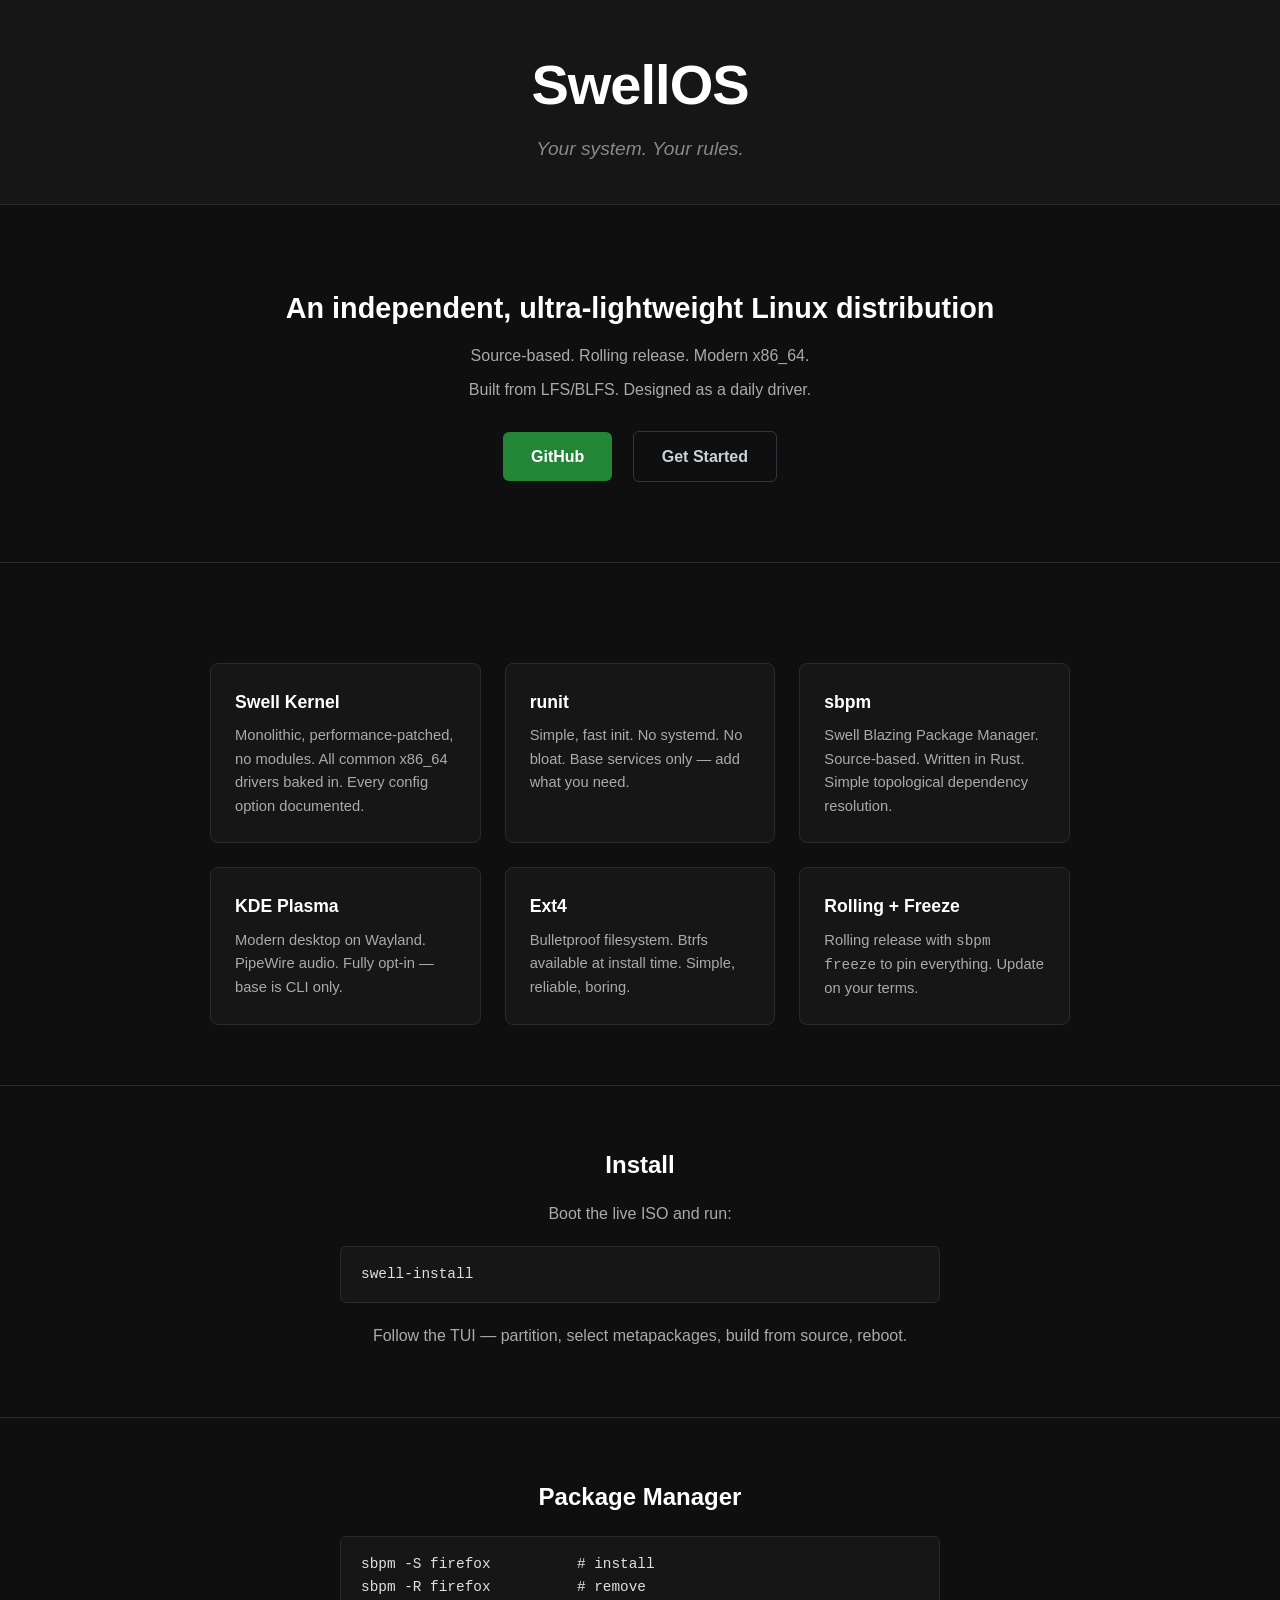
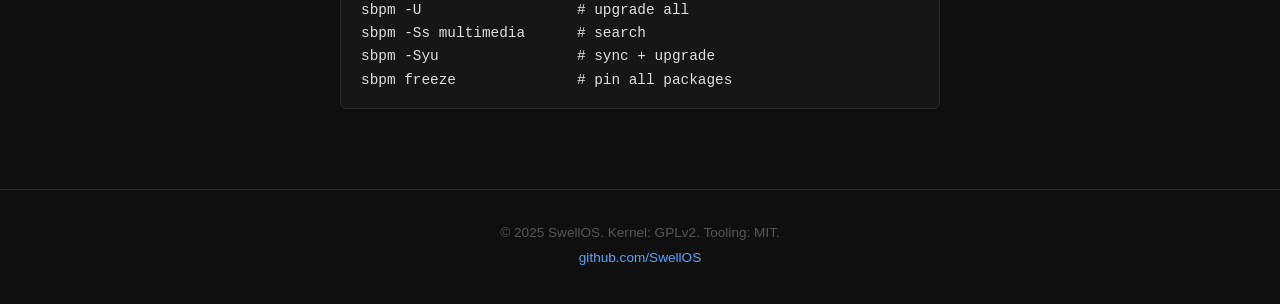
==== index.html @ ebb609bf "Initial commit: website HTML and CSS" ====
<!DOCTYPE html>
<html lang="en">
<head>
<meta charset="UTF-8">
<meta name="viewport" content="width=device-width, initial-scale=1.0">
<title>SwellOS — Your system. Your rules.</title>
<link rel="stylesheet" href="style.css">
</head>
<body>
<header>
  <div class="container">
    <h1>SwellOS</h1>
    <p class="tagline"><em>Your system. Your rules.</em></p>
  </div>
</header>

<section id="hero">
  <div class="container">
    <h2>An independent, ultra-lightweight Linux distribution</h2>
    <p>Source-based. Rolling release. Modern x86_64.</p>
    <p>Built from LFS/BLFS. Designed as a daily driver.</p>
    <div class="buttons">
      <a href="https://github.com/SwellOS" class="btn">GitHub</a>
      <a href="https://github.com/SwellOS/swellos" class="btn btn-outline">Get Started</a>
    </div>
  </div>
</section>

<section id="features">
  <div class="container">
    <div class="grid">
      <div class="card">
        <h3>Swell Kernel</h3>
        <p>Monolithic, performance-patched, no modules. All common x86_64 drivers baked in. Every config option documented.</p>
      </div>
      <div class="card">
        <h3>runit</h3>
        <p>Simple, fast init. No systemd. No bloat. Base services only — add what you need.</p>
      </div>
      <div class="card">
        <h3>sbpm</h3>
        <p>Swell Blazing Package Manager. Source-based. Written in Rust. Simple topological dependency resolution.</p>
      </div>
      <div class="card">
        <h3>KDE Plasma</h3>
        <p>Modern desktop on Wayland. PipeWire audio. Fully opt-in — base is CLI only.</p>
      </div>
      <div class="card">
        <h3>Ext4</h3>
        <p>Bulletproof filesystem. Btrfs available at install time. Simple, reliable, boring.</p>
      </div>
      <div class="card">
        <h3>Rolling + Freeze</h3>
        <p>Rolling release with <code>sbpm freeze</code> to pin everything. Update on your terms.</p>
      </div>
    </div>
  </div>
</section>

<section id="install">
  <div class="container">
    <h2>Install</h2>
    <p>Boot the live ISO and run:</p>
    <pre><code>swell-install</code></pre>
    <p>Follow the TUI — partition, select metapackages, build from source, reboot.</p>
  </div>
</section>

<section id="commands">
  <div class="container">
    <h2>Package Manager</h2>
    <pre><code>sbpm -S firefox          # install
sbpm -R firefox          # remove
sbpm -U                  # upgrade all
sbpm -Ss multimedia      # search
sbpm -Syu                # sync + upgrade
sbpm freeze              # pin all packages</code></pre>
  </div>
</section>

<footer>
  <div class="container">
    <p>&copy; 2025 SwellOS. Kernel: GPLv2. Tooling: MIT.</p>
    <p><a href="https://github.com/SwellOS">github.com/SwellOS</a></p>
  </div>
</footer>
</body>
</html>
---- style.css ----
* { margin: 0; padding: 0; box-sizing: border-box; }
body { font-family: -apple-system, BlinkMacSystemFont, 'Segoe UI', Roboto, sans-serif; background: #0f0f0f; color: #e0e0e0; line-height: 1.6; }
.container { max-width: 900px; margin: 0 auto; padding: 0 20px; }
a { color: #58a6ff; text-decoration: none; }
a:hover { text-decoration: underline; }

header { background: #161616; border-bottom: 1px solid #2a2a2a; padding: 40px 0; text-align: center; }
header h1 { font-size: 3.5rem; font-weight: 800; color: #fff; letter-spacing: -1px; }
header .tagline { font-size: 1.2rem; color: #888; margin-top: 4px; }

#hero { padding: 80px 0; text-align: center; }
#hero h2 { font-size: 1.8rem; color: #fff; margin-bottom: 12px; }
#hero p { color: #aaa; margin-bottom: 8px; }
#hero .buttons { margin-top: 28px; }
.btn { display: inline-block; padding: 12px 28px; border-radius: 6px; font-weight: 600; margin: 0 8px; transition: 0.2s; }
.btn { background: #238636; color: #fff !important; }
.btn:hover { background: #2ea043; text-decoration: none; }
.btn-outline { background: transparent; border: 1px solid #30363d; color: #c9d1d9 !important; }
.btn-outline:hover { border-color: #58a6ff; background: rgba(88,166,255,0.08); }

#features { padding: 60px 0; border-top: 1px solid #2a2a2a; }
.grid { display: grid; grid-template-columns: repeat(auto-fit, minmax(260px, 1fr)); gap: 24px; margin-top: 40px; }
.card { background: #161616; border: 1px solid #2a2a2a; border-radius: 8px; padding: 24px; }
.card h3 { color: #fff; margin-bottom: 8px; font-size: 1.1rem; }
.card p { color: #aaa; font-size: 0.92rem; }

#install, #commands { padding: 60px 0; border-top: 1px solid #2a2a2a; text-align: center; }
#install h2, #commands h2 { font-size: 1.5rem; color: #fff; margin-bottom: 16px; }
#install p { color: #aaa; margin-bottom: 8px; }

pre { background: #161616; border: 1px solid #2a2a2a; border-radius: 6px; padding: 16px 20px; overflow-x: auto; margin: 20px auto; max-width: 600px; text-align: left; }
code { font-family: 'JetBrains Mono', 'Fira Code', monospace; font-size: 0.9rem; }

footer { border-top: 1px solid #2a2a2a; padding: 32px 0; text-align: center; color: #555; font-size: 0.85rem; }
footer p { margin-bottom: 4px; }
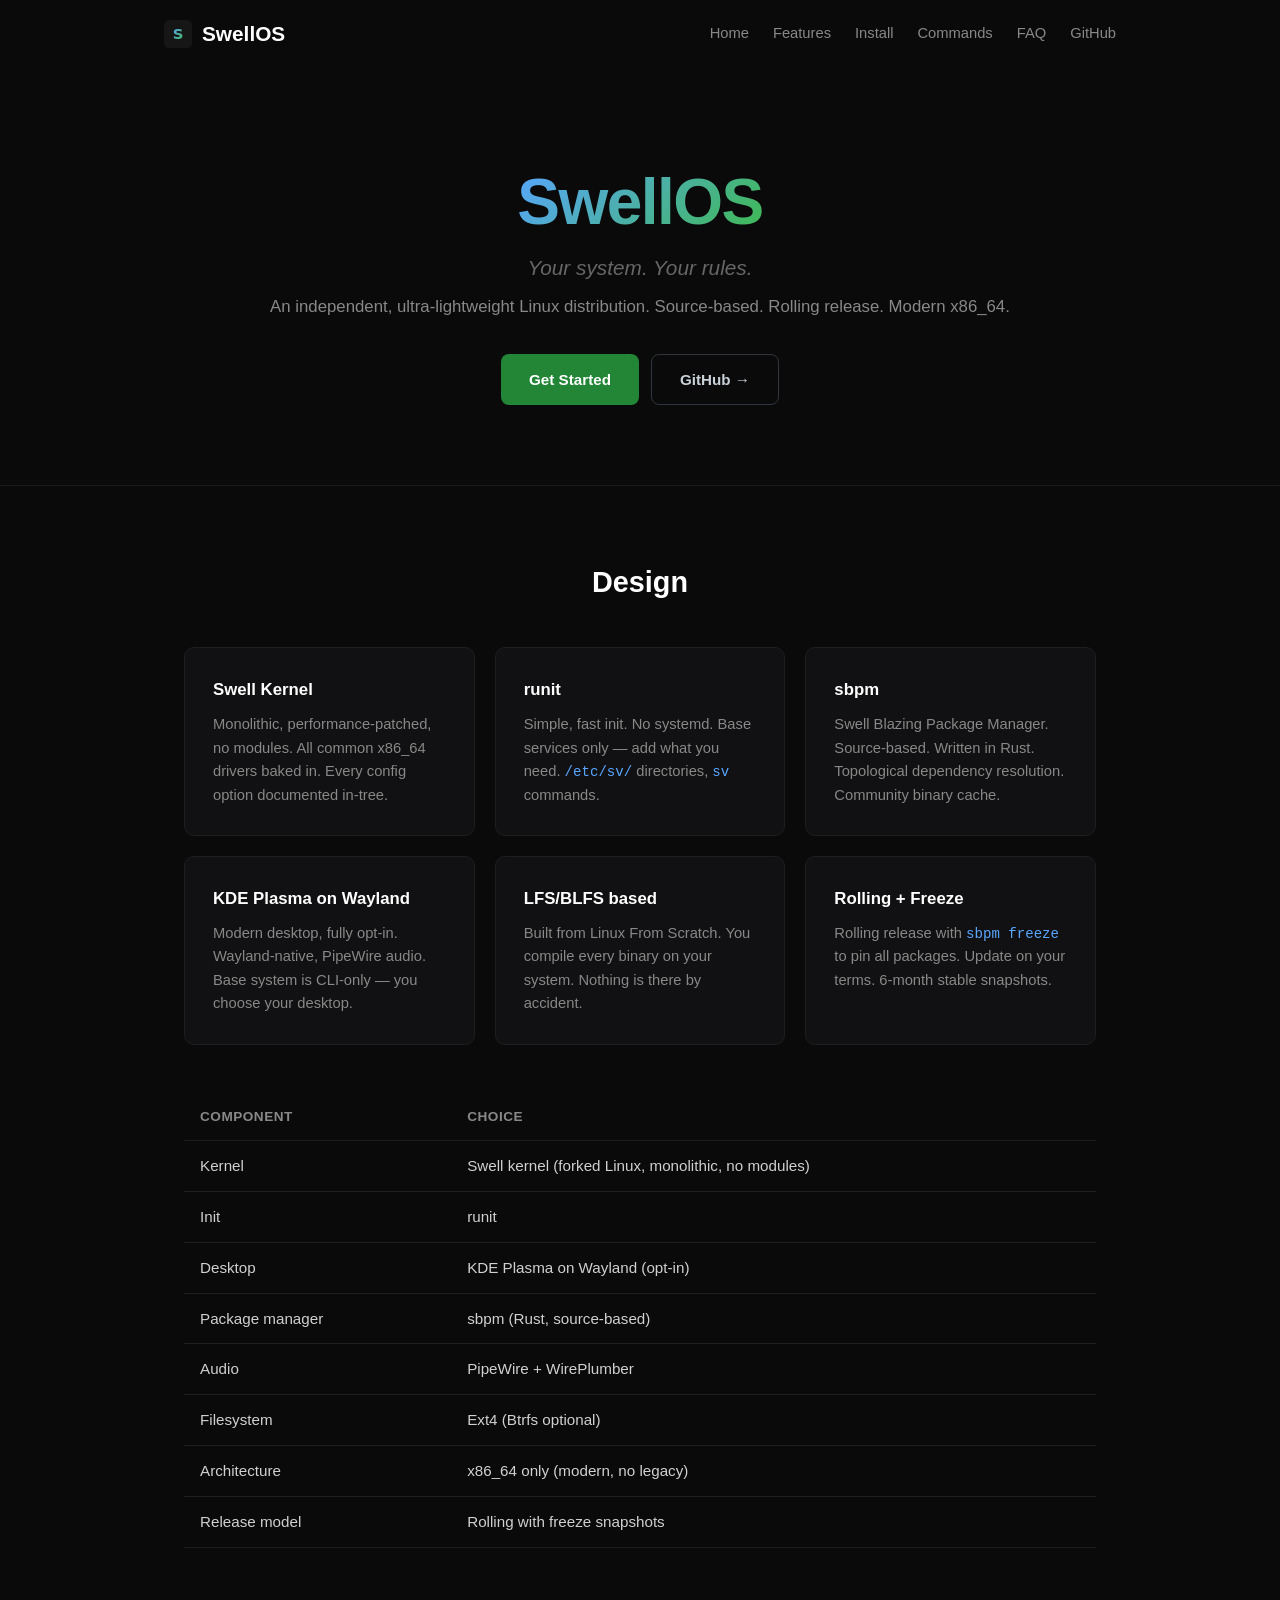
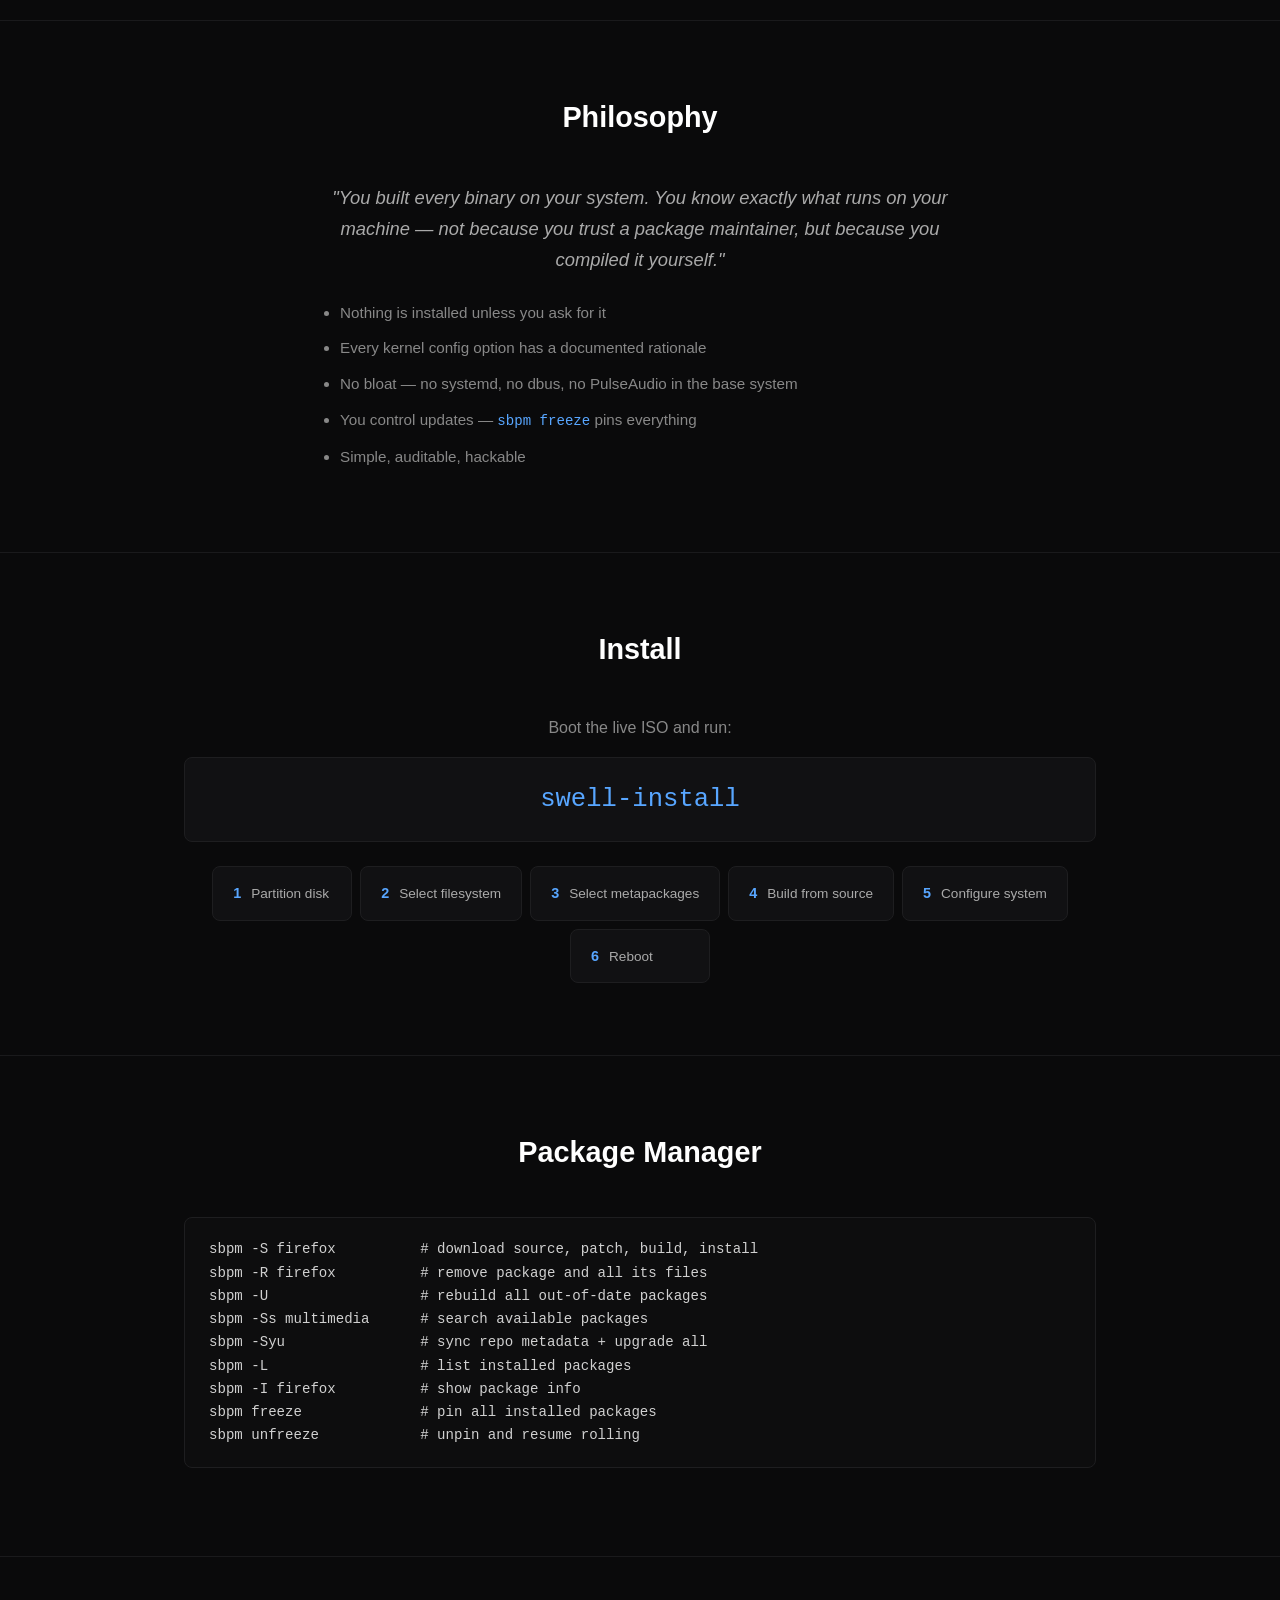
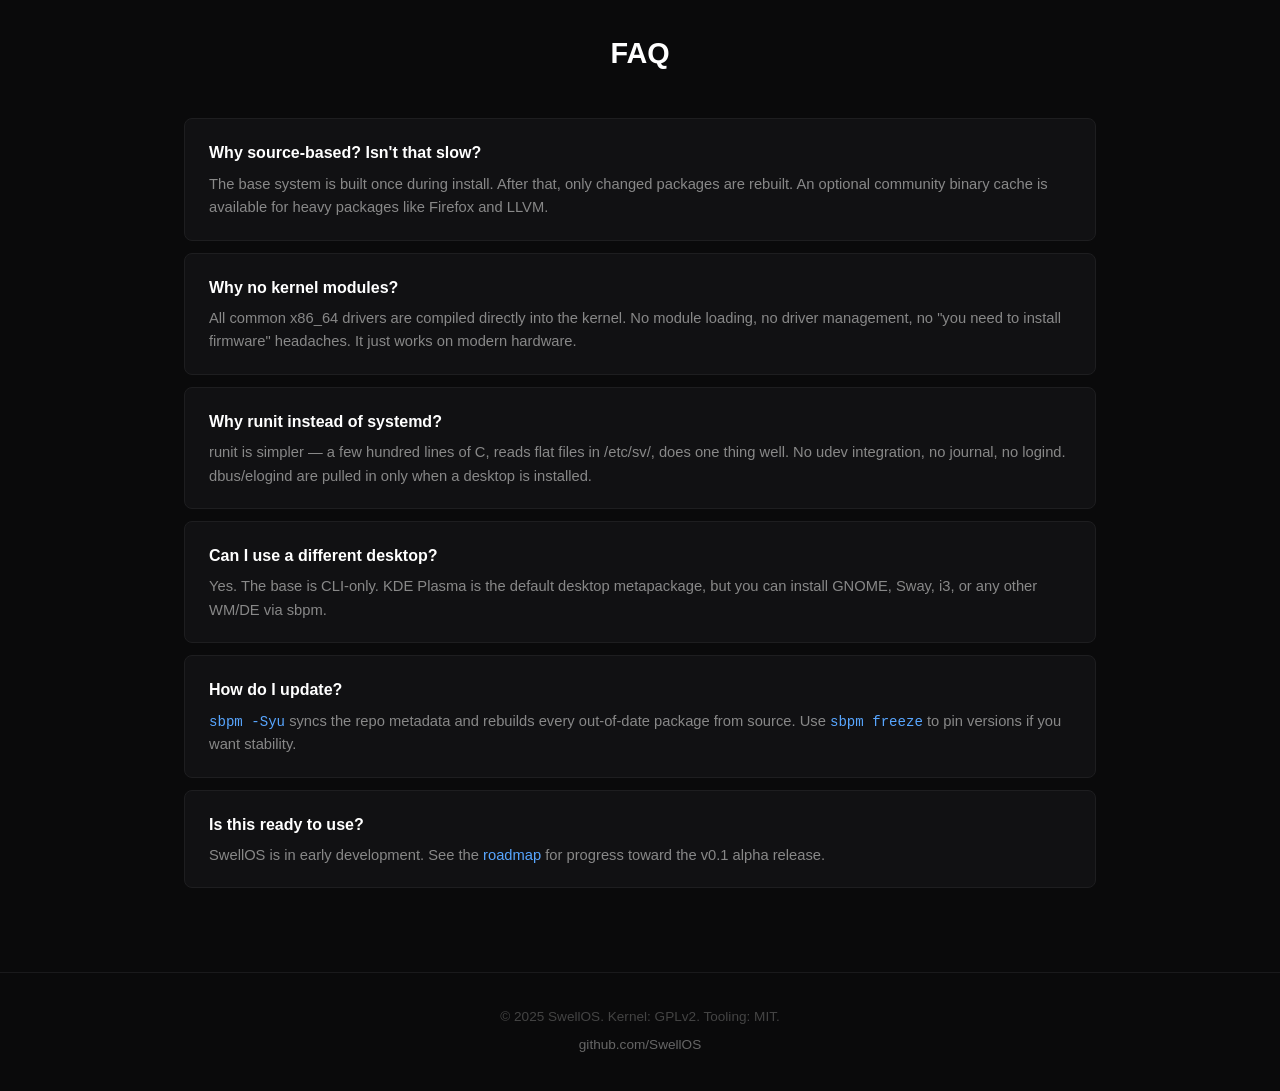
==== commit b332e62f: "Rebuild website: full multi-page site with docs, logo, improved design" ====
--- a/index.html
+++ b/index.html
@@ -4,85 +4,160 @@
 <meta charset="UTF-8">
 <meta name="viewport" content="width=device-width, initial-scale=1.0">
 <title>SwellOS — Your system. Your rules.</title>
+<link rel="icon" type="image/svg+xml" href="icon.svg">
 <link rel="stylesheet" href="style.css">
 </head>
 <body>
-<header>
+
+<nav>
+  <a href="index.html" class="logo">
+    <img src="icon.svg" alt=""> SwellOS
+  </a>
+  <div class="links">
+    <a href="index.html">Home</a>
+    <a href="#features">Features</a>
+    <a href="#install">Install</a>
+    <a href="#commands">Commands</a>
+    <a href="#faq">FAQ</a>
+    <a href="https://github.com/SwellOS">GitHub</a>
+  </div>
+</nav>
+
+<div class="hero">
   <div class="container">
-    <h1>SwellOS</h1>
-    <p class="tagline"><em>Your system. Your rules.</em></p>
+    <h1><span>SwellOS</span></h1>
+    <p class="tagline">Your system. Your rules.</p>
+    <p class="sub">An independent, ultra-lightweight Linux distribution. Source-based. Rolling release. Modern x86_64.</p>
+    <div class="buttons">
+      <a href="https://github.com/SwellOS/swellos" class="btn btn-primary">Get Started</a>
+      <a href="https://github.com/SwellOS" class="btn btn-outline">GitHub &rarr;</a>
+    </div>
   </div>
-</header>
+</div>
 
-<section id="hero">
+<section id="features" class="features">
   <div class="container">
-    <h2>An independent, ultra-lightweight Linux distribution</h2>
-    <p>Source-based. Rolling release. Modern x86_64.</p>
-    <p>Built from LFS/BLFS. Designed as a daily driver.</p>
-    <div class="buttons">
-      <a href="https://github.com/SwellOS" class="btn">GitHub</a>
-      <a href="https://github.com/SwellOS/swellos" class="btn btn-outline">Get Started</a>
+    <h2>Design</h2>
+    <div class="grid">
+      <div class="card">
+        <h3>Swell Kernel</h3>
+        <p>Monolithic, performance-patched, no modules. All common x86_64 drivers baked in. Every config option documented in-tree.</p>
+      </div>
+      <div class="card">
+        <h3>runit</h3>
+        <p>Simple, fast init. No systemd. Base services only — add what you need. <code>/etc/sv/</code> directories, <code>sv</code> commands.</p>
+      </div>
+      <div class="card">
+        <h3>sbpm</h3>
+        <p>Swell Blazing Package Manager. Source-based. Written in Rust. Topological dependency resolution. Community binary cache.</p>
+      </div>
+      <div class="card">
+        <h3>KDE Plasma on Wayland</h3>
+        <p>Modern desktop, fully opt-in. Wayland-native, PipeWire audio. Base system is CLI-only — you choose your desktop.</p>
+      </div>
+      <div class="card">
+        <h3>LFS/BLFS based</h3>
+        <p>Built from Linux From Scratch. You compile every binary on your system. Nothing is there by accident.</p>
+      </div>
+      <div class="card">
+        <h3>Rolling + Freeze</h3>
+        <p>Rolling release with <code>sbpm freeze</code> to pin all packages. Update on your terms. 6-month stable snapshots.</p>
+      </div>
+    </div>
+
+    <table class="design-table" style="margin-top:48px">
+      <tr><th>Component</th><th>Choice</th></tr>
+      <tr><td>Kernel</td><td>Swell kernel (forked Linux, monolithic, no modules)</td></tr>
+      <tr><td>Init</td><td>runit</td></tr>
+      <tr><td>Desktop</td><td>KDE Plasma on Wayland (opt-in)</td></tr>
+      <tr><td>Package manager</td><td>sbpm (Rust, source-based)</td></tr>
+      <tr><td>Audio</td><td>PipeWire + WirePlumber</td></tr>
+      <tr><td>Filesystem</td><td>Ext4 (Btrfs optional)</td></tr>
+      <tr><td>Architecture</td><td>x86_64 only (modern, no legacy)</td></tr>
+      <tr><td>Release model</td><td>Rolling with freeze snapshots</td></tr>
+    </table>
+  </div>
+</section>
+
+<section id="philosophy" class="phil">
+  <div class="container">
+    <h2>Philosophy</h2>
+    <p class="quote">"You built every binary on your system. You know exactly what runs on your machine — not because you trust a package maintainer, but because you compiled it yourself."</p>
+    <ul class="points">
+      <li>Nothing is installed unless you ask for it</li>
+      <li>Every kernel config option has a documented rationale</li>
+      <li>No bloat — no systemd, no dbus, no PulseAudio in the base system</li>
+      <li>You control updates — <code>sbpm freeze</code> pins everything</li>
+      <li>Simple, auditable, hackable</li>
+    </ul>
+  </div>
+</section>
+
+<section id="install" class="how-to">
+  <div class="container">
+    <h2>Install</h2>
+    <p style="color:#888;text-align:center;margin-bottom:8px">Boot the live ISO and run:</p>
+    <code class="big">swell-install</code>
+    <div class="flow-steps">
+      <div class="flow-step"><span class="num">1</span><span class="text">Partition disk</span></div>
+      <div class="flow-step"><span class="num">2</span><span class="text">Select filesystem</span></div>
+      <div class="flow-step"><span class="num">3</span><span class="text">Select metapackages</span></div>
+      <div class="flow-step"><span class="num">4</span><span class="text">Build from source</span></div>
+      <div class="flow-step"><span class="num">5</span><span class="text">Configure system</span></div>
+      <div class="flow-step"><span class="num">6</span><span class="text">Reboot</span></div>
     </div>
   </div>
 </section>
 
-<section id="features">
+<section id="commands" class="commands">
   <div class="container">
-    <div class="grid">
-      <div class="card">
-        <h3>Swell Kernel</h3>
-        <p>Monolithic, performance-patched, no modules. All common x86_64 drivers baked in. Every config option documented.</p>
-      </div>
-      <div class="card">
-        <h3>runit</h3>
-        <p>Simple, fast init. No systemd. No bloat. Base services only — add what you need.</p>
-      </div>
-      <div class="card">
-        <h3>sbpm</h3>
-        <p>Swell Blazing Package Manager. Source-based. Written in Rust. Simple topological dependency resolution.</p>
-      </div>
-      <div class="card">
-        <h3>KDE Plasma</h3>
-        <p>Modern desktop on Wayland. PipeWire audio. Fully opt-in — base is CLI only.</p>
-      </div>
-      <div class="card">
-        <h3>Ext4</h3>
-        <p>Bulletproof filesystem. Btrfs available at install time. Simple, reliable, boring.</p>
-      </div>
-      <div class="card">
-        <h3>Rolling + Freeze</h3>
-        <p>Rolling release with <code>sbpm freeze</code> to pin everything. Update on your terms.</p>
-      </div>
+    <h2>Package Manager</h2>
+    <pre><code>sbpm -S firefox          # download source, patch, build, install
+sbpm -R firefox          # remove package and all its files
+sbpm -U                  # rebuild all out-of-date packages
+sbpm -Ss multimedia      # search available packages
+sbpm -Syu                # sync repo metadata + upgrade all
+sbpm -L                  # list installed packages
+sbpm -I firefox          # show package info
+sbpm freeze              # pin all installed packages
+sbpm unfreeze            # unpin and resume rolling</code></pre>
+  </div>
+</section>
+
+<section id="faq" class="faq">
+  <div class="container">
+    <h2>FAQ</h2>
+    <div class="q">
+      <h3>Why source-based? Isn't that slow?</h3>
+      <p>The base system is built once during install. After that, only changed packages are rebuilt. An optional community binary cache is available for heavy packages like Firefox and LLVM.</p>
+    </div>
+    <div class="q">
+      <h3>Why no kernel modules?</h3>
+      <p>All common x86_64 drivers are compiled directly into the kernel. No module loading, no driver management, no "you need to install firmware" headaches. It just works on modern hardware.</p>
+    </div>
+    <div class="q">
+      <h3>Why runit instead of systemd?</h3>
+      <p>runit is simpler — a few hundred lines of C, reads flat files in /etc/sv/, does one thing well. No udev integration, no journal, no logind. dbus/elogind are pulled in only when a desktop is installed.</p>
+    </div>
+    <div class="q">
+      <h3>Can I use a different desktop?</h3>
+      <p>Yes. The base is CLI-only. KDE Plasma is the default desktop metapackage, but you can install GNOME, Sway, i3, or any other WM/DE via sbpm.</p>
+    </div>
+    <div class="q">
+      <h3>How do I update?</h3>
+      <p><code>sbpm -Syu</code> syncs the repo metadata and rebuilds every out-of-date package from source. Use <code>sbpm freeze</code> to pin versions if you want stability.</p>
+    </div>
+    <div class="q">
+      <h3>Is this ready to use?</h3>
+      <p>SwellOS is in early development. See the <a href="https://github.com/SwellOS/swellos/blob/main/ROADMAP.md">roadmap</a> for progress toward the v0.1 alpha release.</p>
     </div>
   </div>
 </section>
 
-<section id="install">
-  <div class="container">
-    <h2>Install</h2>
-    <p>Boot the live ISO and run:</p>
-    <pre><code>swell-install</code></pre>
-    <p>Follow the TUI — partition, select metapackages, build from source, reboot.</p>
-  </div>
-</section>
+<footer>
+  <p>&copy; 2025 SwellOS. Kernel: GPLv2. Tooling: MIT.</p>
+  <p><a href="https://github.com/SwellOS">github.com/SwellOS</a></p>
+</footer>
 
-<section id="commands">
-  <div class="container">
-    <h2>Package Manager</h2>
-    <pre><code>sbpm -S firefox          # install
-sbpm -R firefox          # remove
-sbpm -U                  # upgrade all
-sbpm -Ss multimedia      # search
-sbpm -Syu                # sync + upgrade
-sbpm freeze              # pin all packages</code></pre>
-  </div>
-</section>
-
-<footer>
-  <div class="container">
-    <p>&copy; 2025 SwellOS. Kernel: GPLv2. Tooling: MIT.</p>
-    <p><a href="https://github.com/SwellOS">github.com/SwellOS</a></p>
-  </div>
-</footer>
 </body>
 </html>
--- a/style.css
+++ b/style.css
@@ -1,35 +1,104 @@
 * { margin: 0; padding: 0; box-sizing: border-box; }
-body { font-family: -apple-system, BlinkMacSystemFont, 'Segoe UI', Roboto, sans-serif; background: #0f0f0f; color: #e0e0e0; line-height: 1.6; }
-.container { max-width: 900px; margin: 0 auto; padding: 0 20px; }
-a { color: #58a6ff; text-decoration: none; }
-a:hover { text-decoration: underline; }
+body { font-family: -apple-system, BlinkMacSystemFont, 'Segoe UI', Roboto, Oxygen, sans-serif; background: #0a0a0b; color: #d0d0d0; line-height: 1.7; }
+.container { max-width: 960px; margin: 0 auto; padding: 0 24px; }
+a { color: #58a6ff; text-decoration: none; transition: color .15s; }
+a:hover { color: #79b8ff; }
 
-header { background: #161616; border-bottom: 1px solid #2a2a2a; padding: 40px 0; text-align: center; }
-header h1 { font-size: 3.5rem; font-weight: 800; color: #fff; letter-spacing: -1px; }
-header .tagline { font-size: 1.2rem; color: #888; margin-top: 4px; }
+/* nav */
+nav { display: flex; align-items: center; justify-content: space-between; padding: 16px 24px; max-width: 1000px; margin: 0 auto; }
+nav .logo { display: flex; align-items: center; gap: 10px; font-weight: 800; font-size: 1.3rem; color: #fff; }
+nav .logo img { height: 28px; }
+nav .links { display: flex; gap: 24px; }
+nav .links a { color: #888; font-size: .92rem; font-weight: 500; }
+nav .links a:hover { color: #fff; }
 
-#hero { padding: 80px 0; text-align: center; }
-#hero h2 { font-size: 1.8rem; color: #fff; margin-bottom: 12px; }
-#hero p { color: #aaa; margin-bottom: 8px; }
-#hero .buttons { margin-top: 28px; }
-.btn { display: inline-block; padding: 12px 28px; border-radius: 6px; font-weight: 600; margin: 0 8px; transition: 0.2s; }
-.btn { background: #238636; color: #fff !important; }
-.btn:hover { background: #2ea043; text-decoration: none; }
-.btn-outline { background: transparent; border: 1px solid #30363d; color: #c9d1d9 !important; }
-.btn-outline:hover { border-color: #58a6ff; background: rgba(88,166,255,0.08); }
+/* hero */
+.hero { padding: 100px 0 80px; text-align: center; }
+.hero h1 { font-size: 4rem; font-weight: 800; color: #fff; letter-spacing: -1.5px; line-height: 1.1; }
+.hero h1 span { background: linear-gradient(135deg, #58a6ff, #3fb950); -webkit-background-clip: text; -webkit-text-fill-color: transparent; background-clip: text; }
+.hero .tagline { font-size: 1.3rem; color: #666; margin-top: 12px; font-style: italic; }
+.hero .sub { color: #888; margin-top: 8px; font-size: 1.05rem; }
+.hero .buttons { margin-top: 32px; display: flex; gap: 12px; justify-content: center; flex-wrap: wrap; }
+.btn { display: inline-flex; align-items: center; gap: 6px; padding: 12px 28px; border-radius: 8px; font-weight: 600; font-size: .95rem; transition: all .2s; }
+.btn-primary { background: #238636; color: #fff; }
+.btn-primary:hover { background: #2ea043; color: #fff; }
+.btn-outline { border: 1px solid #30363d; color: #c9d1d9; }
+.btn-outline:hover { border-color: #58a6ff; background: rgba(88,166,255,.06); color: #c9d1d9; }
 
-#features { padding: 60px 0; border-top: 1px solid #2a2a2a; }
-.grid { display: grid; grid-template-columns: repeat(auto-fit, minmax(260px, 1fr)); gap: 24px; margin-top: 40px; }
-.card { background: #161616; border: 1px solid #2a2a2a; border-radius: 8px; padding: 24px; }
-.card h3 { color: #fff; margin-bottom: 8px; font-size: 1.1rem; }
-.card p { color: #aaa; font-size: 0.92rem; }
+/* sections */
+section { padding: 72px 0; border-top: 1px solid #1a1a1c; }
+section h2 { font-size: 1.8rem; font-weight: 700; color: #fff; margin-bottom: 40px; text-align: center; }
 
-#install, #commands { padding: 60px 0; border-top: 1px solid #2a2a2a; text-align: center; }
-#install h2, #commands h2 { font-size: 1.5rem; color: #fff; margin-bottom: 16px; }
-#install p { color: #aaa; margin-bottom: 8px; }
+/* features */
+.features .grid { display: grid; grid-template-columns: repeat(auto-fit, minmax(270px, 1fr)); gap: 20px; }
+.features .card { background: #111113; border: 1px solid #1e1e20; border-radius: 10px; padding: 28px; }
+.features .card h3 { font-size: 1.05rem; color: #fff; margin-bottom: 8px; }
+.features .card p { color: #888; font-size: .92rem; line-height: 1.6; }
+.features .card code { color: #58a6ff; }
 
-pre { background: #161616; border: 1px solid #2a2a2a; border-radius: 6px; padding: 16px 20px; overflow-x: auto; margin: 20px auto; max-width: 600px; text-align: left; }
-code { font-family: 'JetBrains Mono', 'Fira Code', monospace; font-size: 0.9rem; }
+/* design table */
+.design-table { width: 100%; border-collapse: collapse; margin-top: 24px; font-size: .95rem; }
+.design-table th, .design-table td { padding: 12px 16px; text-align: left; border-bottom: 1px solid #1e1e20; }
+.design-table th { color: #888; font-weight: 600; font-size: .85rem; text-transform: uppercase; letter-spacing: .5px; }
+.design-table td { color: #d0d0d0; }
+.design-table tr:hover td { background: #111113; }
 
-footer { border-top: 1px solid #2a2a2a; padding: 32px 0; text-align: center; color: #555; font-size: 0.85rem; }
-footer p { margin-bottom: 4px; }
+/* code blocks */
+pre { background: #0d0d0e; border: 1px solid #1e1e20; border-radius: 8px; padding: 20px 24px; overflow-x: auto; margin: 16px 0; }
+pre code { font-family: 'JetBrains Mono', 'Fira Code', 'Cascadia Code', monospace; font-size: .88rem; color: #d0d0d0; line-height: 1.65; }
+code { font-family: 'JetBrains Mono', 'Fira Code', monospace; font-size: .88rem; color: #58a6ff; }
+
+/* commands section */
+.commands .cmd-grid { display: grid; grid-template-columns: repeat(auto-fit, minmax(200px, 1fr)); gap: 8px; margin-top: 24px; }
+.commands .cmd-item { background: #111113; border: 1px solid #1e1e20; border-radius: 8px; padding: 16px 20px; display: flex; justify-content: space-between; align-items: center; }
+.commands .cmd-item code { font-size: .85rem; }
+.commands .cmd-item .desc { color: #666; font-size: .82rem; }
+
+/* philosophy */
+.phil .quote { font-size: 1.15rem; color: #aaa; text-align: center; max-width: 650px; margin: 0 auto 24px; font-style: italic; line-height: 1.7; }
+.phil .points { max-width: 600px; margin: 0 auto; }
+.phil .points li { color: #888; margin-bottom: 10px; font-size: .95rem; }
+
+/* install flow */
+.flow-steps { display: flex; justify-content: center; gap: 8px; flex-wrap: wrap; margin-top: 24px; }
+.flow-step { background: #111113; border: 1px solid #1e1e20; border-radius: 8px; padding: 14px 20px; display: flex; align-items: center; gap: 10px; min-width: 140px; }
+.flow-step .num { color: #58a6ff; font-weight: 700; font-size: .9rem; }
+.flow-step .text { color: #aaa; font-size: .85rem; }
+
+/* how to */
+.how-to code.big { display: block; text-align: center; font-size: 1.6rem; padding: 20px; background: #111113; border: 1px solid #1e1e20; border-radius: 8px; margin: 16px 0; color: #58a6ff; }
+
+/* faq */
+.faq .q { background: #111113; border: 1px solid #1e1e20; border-radius: 8px; padding: 20px 24px; margin-bottom: 12px; }
+.faq .q h3 { color: #fff; font-size: 1rem; margin-bottom: 6px; }
+.faq .q p { color: #888; font-size: .92rem; line-height: 1.6; }
+
+/* footer */
+footer { border-top: 1px solid #1a1a1c; padding: 32px 0; text-align: center; }
+footer p { color: #444; font-size: .85rem; margin-bottom: 4px; }
+footer a { color: #666; }
+footer a:hover { color: #888; }
+
+/* docs page */
+.docs { display: grid; grid-template-columns: 220px 1fr; gap: 40px; max-width: 1000px; margin: 0 auto; padding: 40px 24px; }
+.docs-sidebar { position: sticky; top: 24px; align-self: start; }
+.docs-sidebar h3 { color: #fff; font-size: .85rem; text-transform: uppercase; letter-spacing: .5px; margin-bottom: 12px; }
+.docs-sidebar ul { list-style: none; }
+.docs-sidebar li { margin-bottom: 6px; }
+.docs-sidebar a { color: #666; font-size: .88rem; display: block; padding: 4px 0; }
+.docs-sidebar a:hover, .docs-sidebar a.active { color: #58a6ff; }
+.docs-content h1 { color: #fff; font-size: 2rem; font-weight: 700; margin-bottom: 24px; }
+.docs-content h2 { color: #fff; font-size: 1.4rem; font-weight: 600; margin-top: 36px; margin-bottom: 14px; text-align: left; }
+.docs-content h3 { color: #d0d0d0; font-size: 1.1rem; font-weight: 600; margin-top: 24px; margin-bottom: 10px; }
+.docs-content p { color: #888; margin-bottom: 14px; font-size: .95rem; }
+.docs-content ul { color: #888; margin-bottom: 14px; padding-left: 20px; font-size: .95rem; }
+.docs-content li { margin-bottom: 6px; }
+
+/* responsive */
+@media (max-width: 640px) {
+  .hero h1 { font-size: 2.5rem; }
+  nav .links { gap: 14px; }
+  nav .links a { font-size: .82rem; }
+  .docs { grid-template-columns: 1fr; }
+  .docs-sidebar { position: static; }
+}
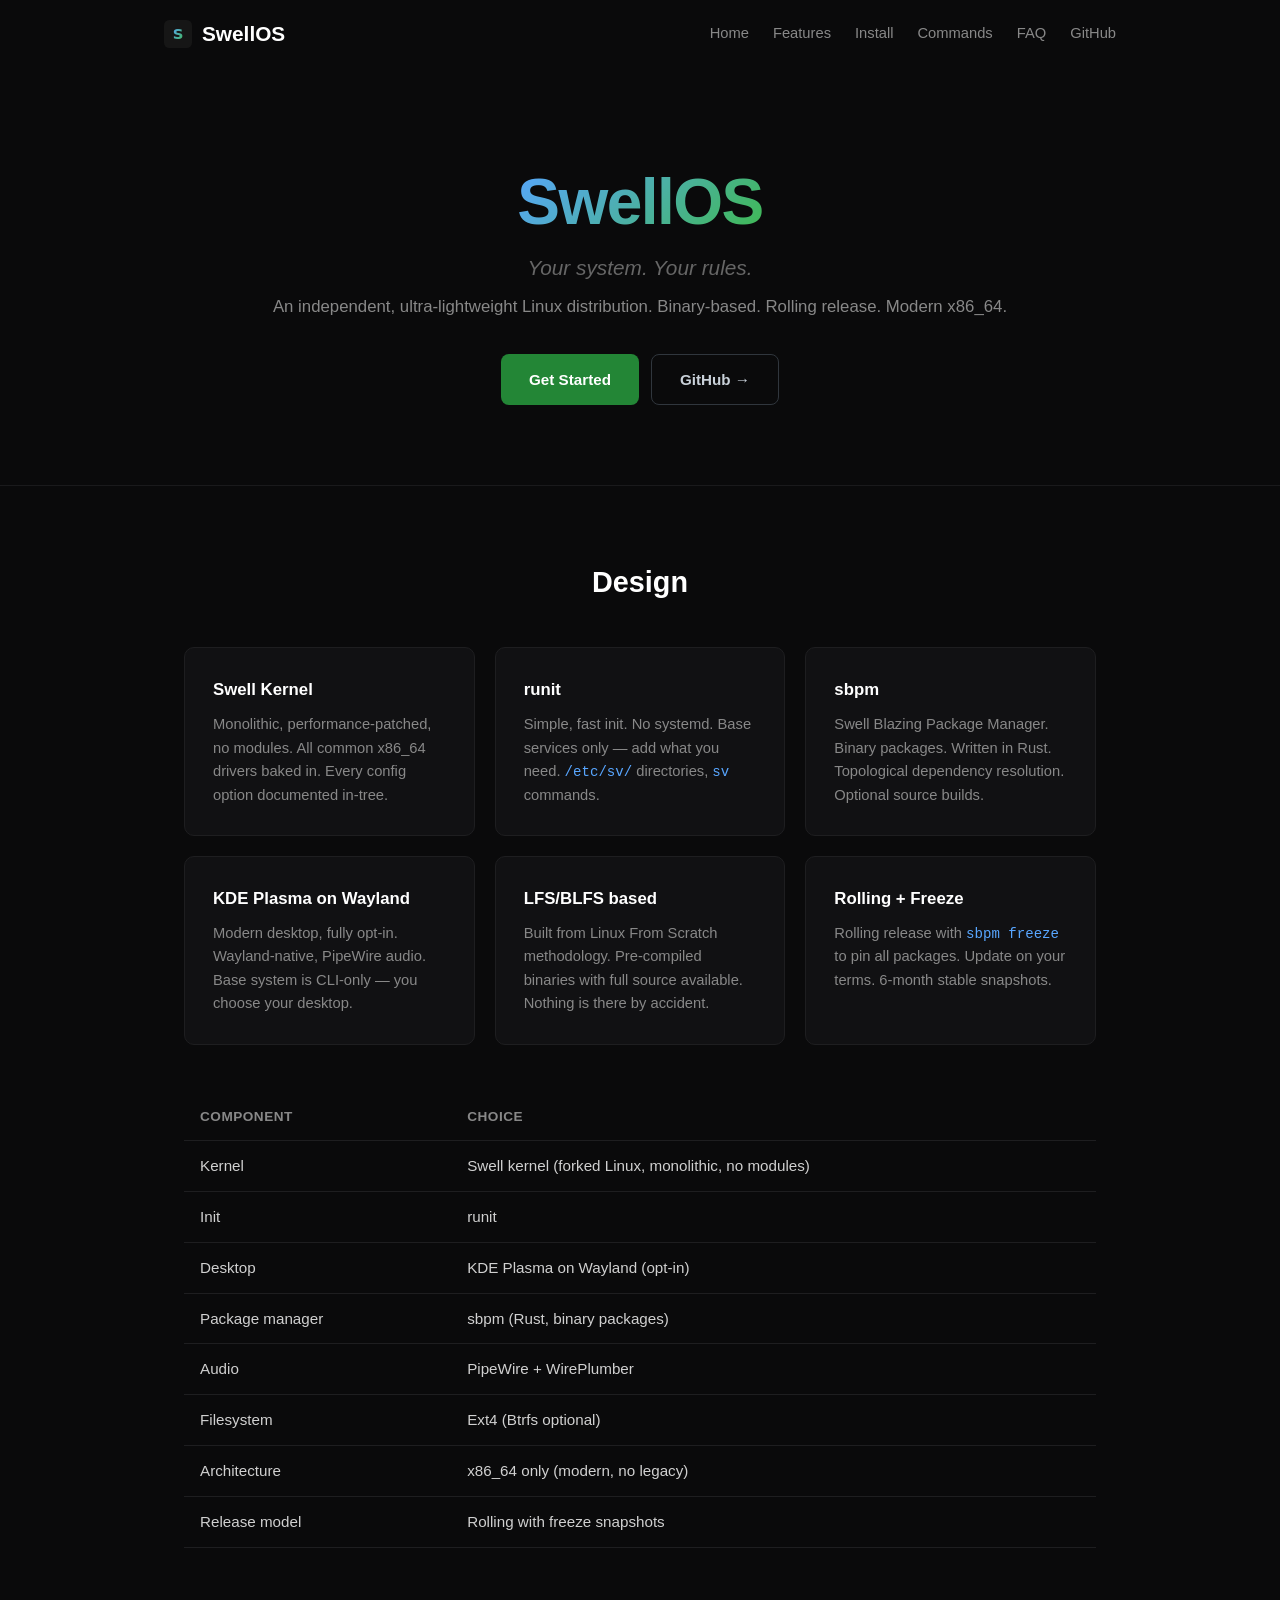
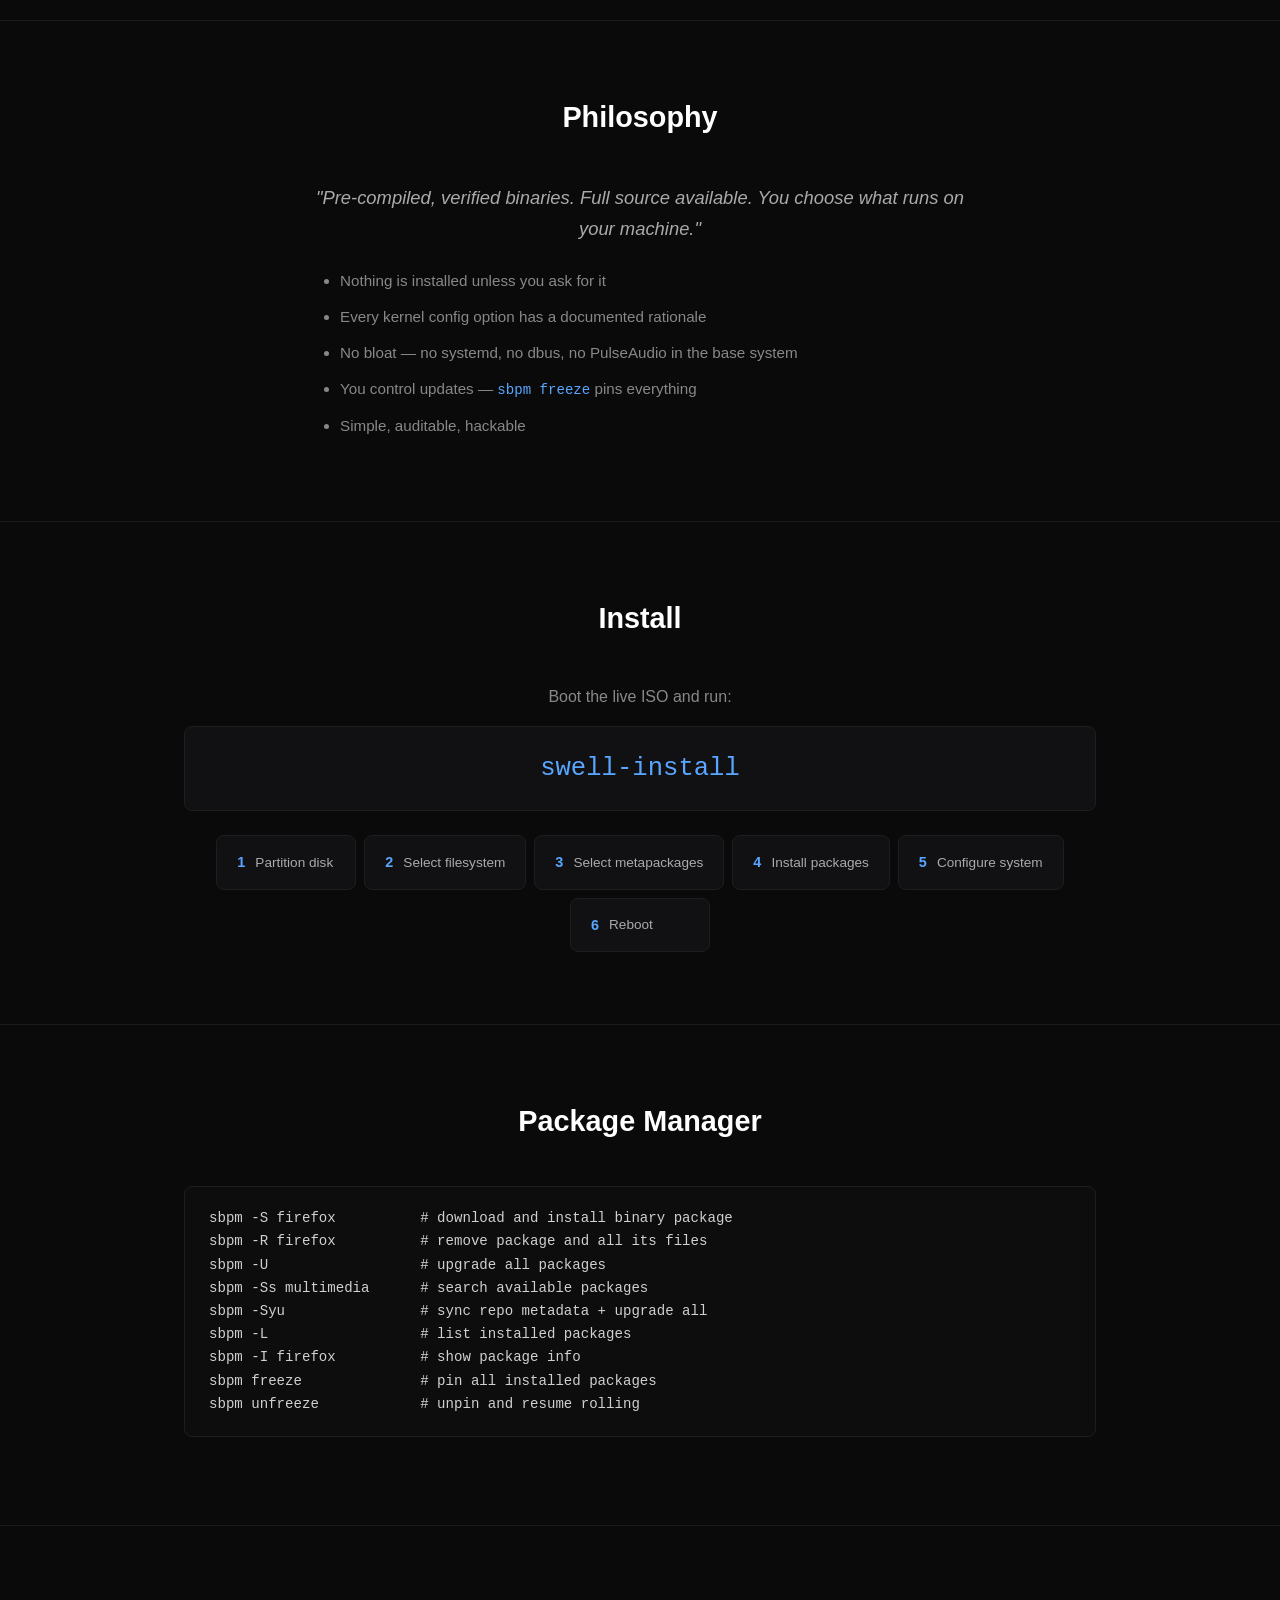
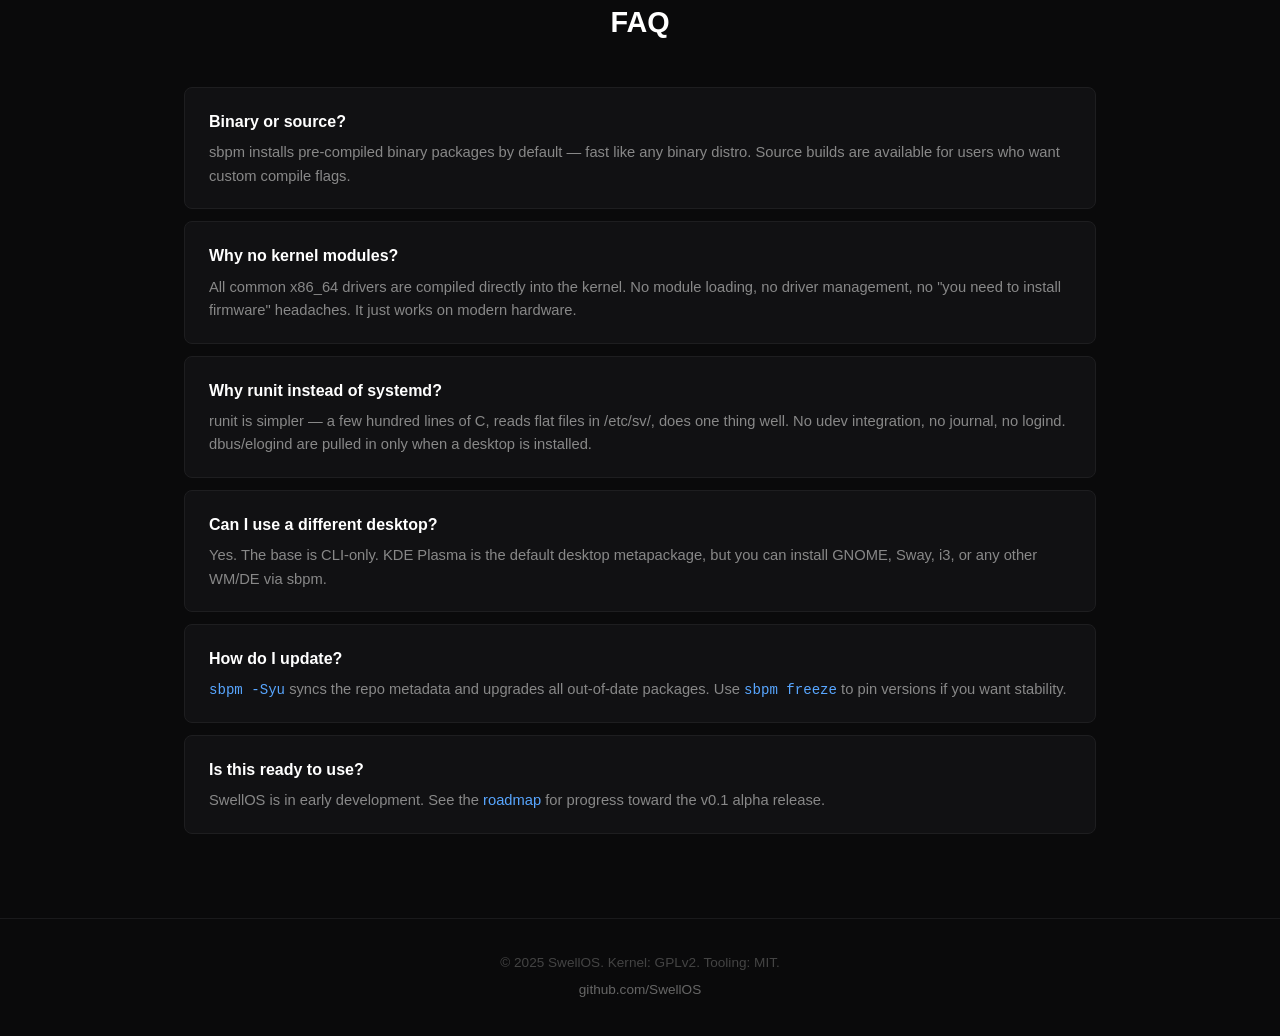
==== commit aa37125b: "Update website: binary-based, remove source compiling language" ====
--- a/index.html
+++ b/index.html
@@ -27,7 +27,7 @@
   <div class="container">
     <h1><span>SwellOS</span></h1>
     <p class="tagline">Your system. Your rules.</p>
-    <p class="sub">An independent, ultra-lightweight Linux distribution. Source-based. Rolling release. Modern x86_64.</p>
+    <p class="sub">An independent, ultra-lightweight Linux distribution. Binary-based. Rolling release. Modern x86_64.</p>
     <div class="buttons">
       <a href="https://github.com/SwellOS/swellos" class="btn btn-primary">Get Started</a>
       <a href="https://github.com/SwellOS" class="btn btn-outline">GitHub &rarr;</a>
@@ -49,7 +49,7 @@
       </div>
       <div class="card">
         <h3>sbpm</h3>
-        <p>Swell Blazing Package Manager. Source-based. Written in Rust. Topological dependency resolution. Community binary cache.</p>
+        <p>Swell Blazing Package Manager. Binary packages. Written in Rust. Topological dependency resolution. Optional source builds.</p>
       </div>
       <div class="card">
         <h3>KDE Plasma on Wayland</h3>
@@ -57,7 +57,7 @@
       </div>
       <div class="card">
         <h3>LFS/BLFS based</h3>
-        <p>Built from Linux From Scratch. You compile every binary on your system. Nothing is there by accident.</p>
+        <p>Built from Linux From Scratch methodology. Pre-compiled binaries with full source available. Nothing is there by accident.</p>
       </div>
       <div class="card">
         <h3>Rolling + Freeze</h3>
@@ -70,7 +70,7 @@
       <tr><td>Kernel</td><td>Swell kernel (forked Linux, monolithic, no modules)</td></tr>
       <tr><td>Init</td><td>runit</td></tr>
       <tr><td>Desktop</td><td>KDE Plasma on Wayland (opt-in)</td></tr>
-      <tr><td>Package manager</td><td>sbpm (Rust, source-based)</td></tr>
+      <tr><td>Package manager</td>      <td>sbpm (Rust, binary packages)</td></tr>
       <tr><td>Audio</td><td>PipeWire + WirePlumber</td></tr>
       <tr><td>Filesystem</td><td>Ext4 (Btrfs optional)</td></tr>
       <tr><td>Architecture</td><td>x86_64 only (modern, no legacy)</td></tr>
@@ -82,7 +82,7 @@
 <section id="philosophy" class="phil">
   <div class="container">
     <h2>Philosophy</h2>
-    <p class="quote">"You built every binary on your system. You know exactly what runs on your machine — not because you trust a package maintainer, but because you compiled it yourself."</p>
+    <p class="quote">"Pre-compiled, verified binaries. Full source available. You choose what runs on your machine."</p>
     <ul class="points">
       <li>Nothing is installed unless you ask for it</li>
       <li>Every kernel config option has a documented rationale</li>
@@ -102,7 +102,7 @@
       <div class="flow-step"><span class="num">1</span><span class="text">Partition disk</span></div>
       <div class="flow-step"><span class="num">2</span><span class="text">Select filesystem</span></div>
       <div class="flow-step"><span class="num">3</span><span class="text">Select metapackages</span></div>
-      <div class="flow-step"><span class="num">4</span><span class="text">Build from source</span></div>
+      <div class="flow-step"><span class="num">4</span><span class="text">Install packages</span></div>
       <div class="flow-step"><span class="num">5</span><span class="text">Configure system</span></div>
       <div class="flow-step"><span class="num">6</span><span class="text">Reboot</span></div>
     </div>
@@ -112,9 +112,9 @@
 <section id="commands" class="commands">
   <div class="container">
     <h2>Package Manager</h2>
-    <pre><code>sbpm -S firefox          # download source, patch, build, install
+    <pre><code>sbpm -S firefox          # download and install binary package
 sbpm -R firefox          # remove package and all its files
-sbpm -U                  # rebuild all out-of-date packages
+sbpm -U                  # upgrade all packages
 sbpm -Ss multimedia      # search available packages
 sbpm -Syu                # sync repo metadata + upgrade all
 sbpm -L                  # list installed packages
@@ -128,8 +128,8 @@
   <div class="container">
     <h2>FAQ</h2>
     <div class="q">
-      <h3>Why source-based? Isn't that slow?</h3>
-      <p>The base system is built once during install. After that, only changed packages are rebuilt. An optional community binary cache is available for heavy packages like Firefox and LLVM.</p>
+      <h3>Binary or source?</h3>
+      <p>sbpm installs pre-compiled binary packages by default — fast like any binary distro. Source builds are available for users who want custom compile flags.</p>
     </div>
     <div class="q">
       <h3>Why no kernel modules?</h3>
@@ -145,7 +145,7 @@
     </div>
     <div class="q">
       <h3>How do I update?</h3>
-      <p><code>sbpm -Syu</code> syncs the repo metadata and rebuilds every out-of-date package from source. Use <code>sbpm freeze</code> to pin versions if you want stability.</p>
+      <p><code>sbpm -Syu</code> syncs the repo metadata and upgrades all out-of-date packages. Use <code>sbpm freeze</code> to pin versions if you want stability.</p>
     </div>
     <div class="q">
       <h3>Is this ready to use?</h3>
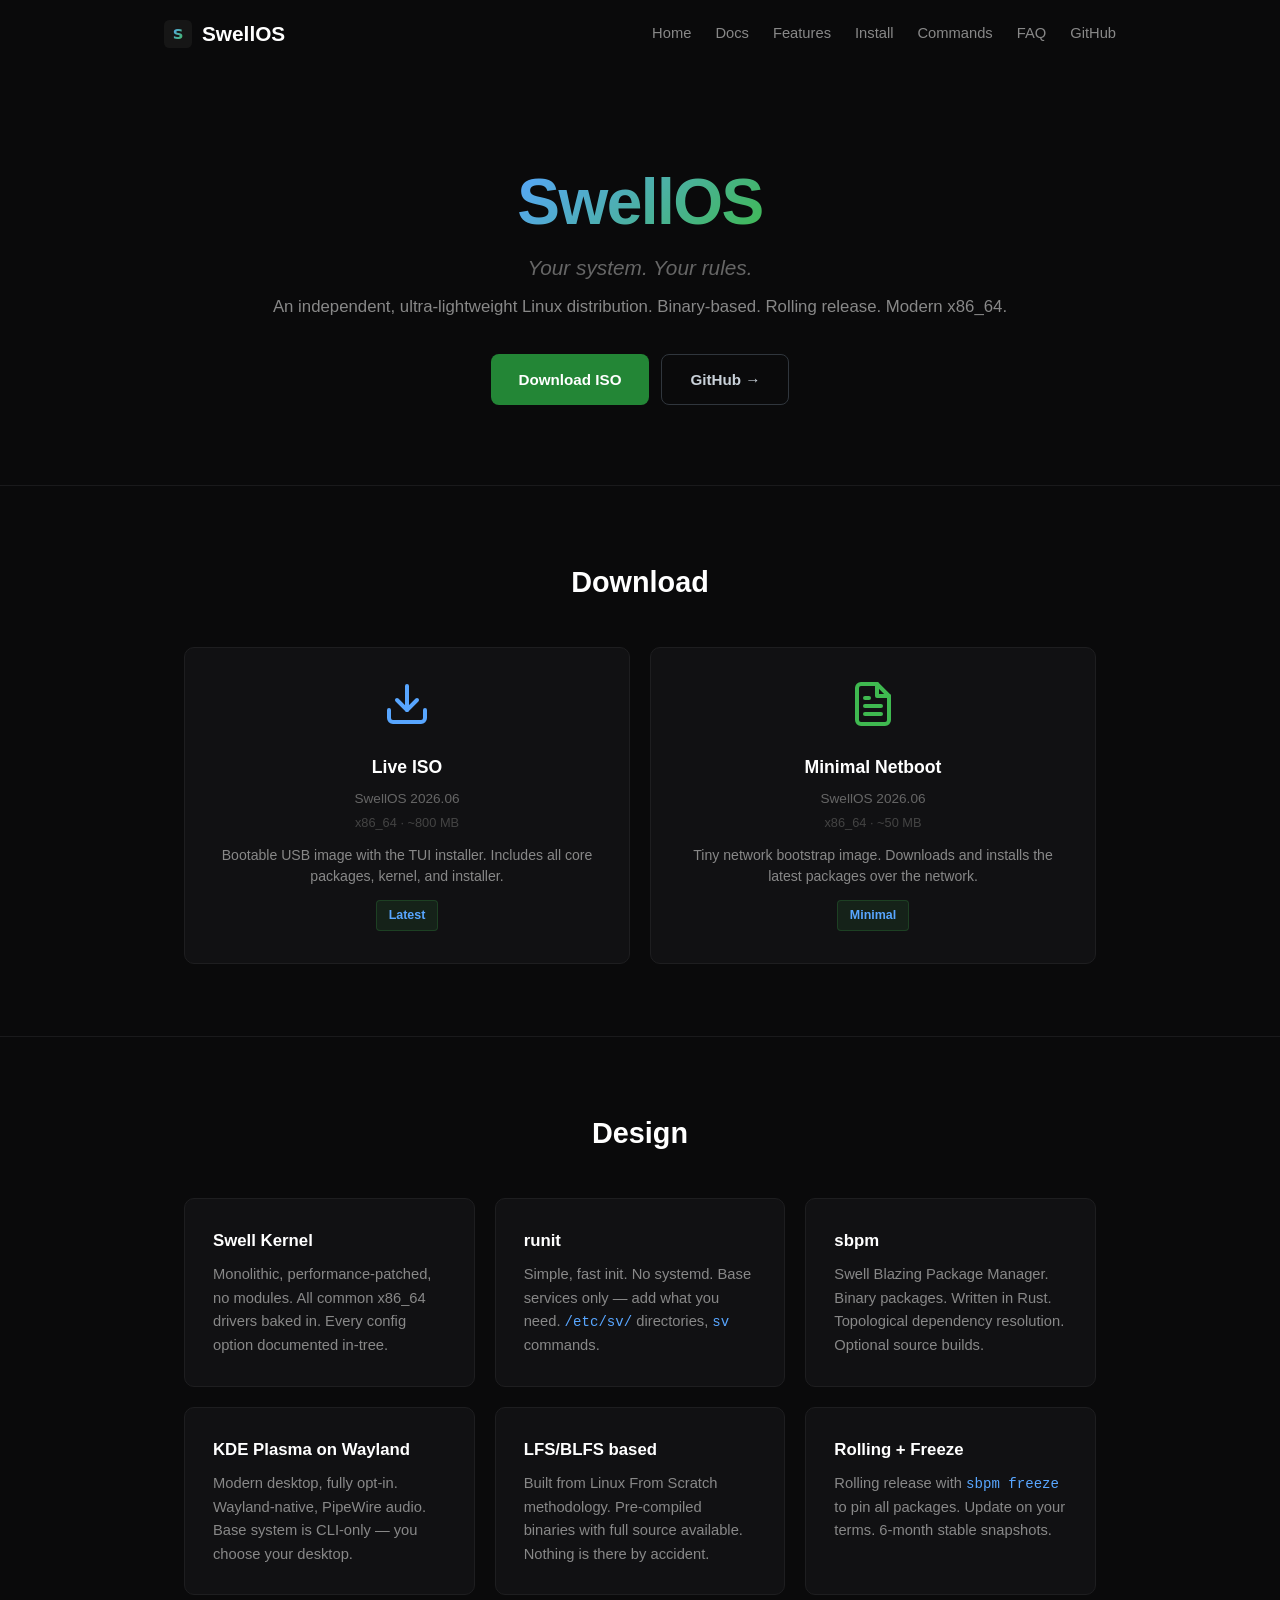
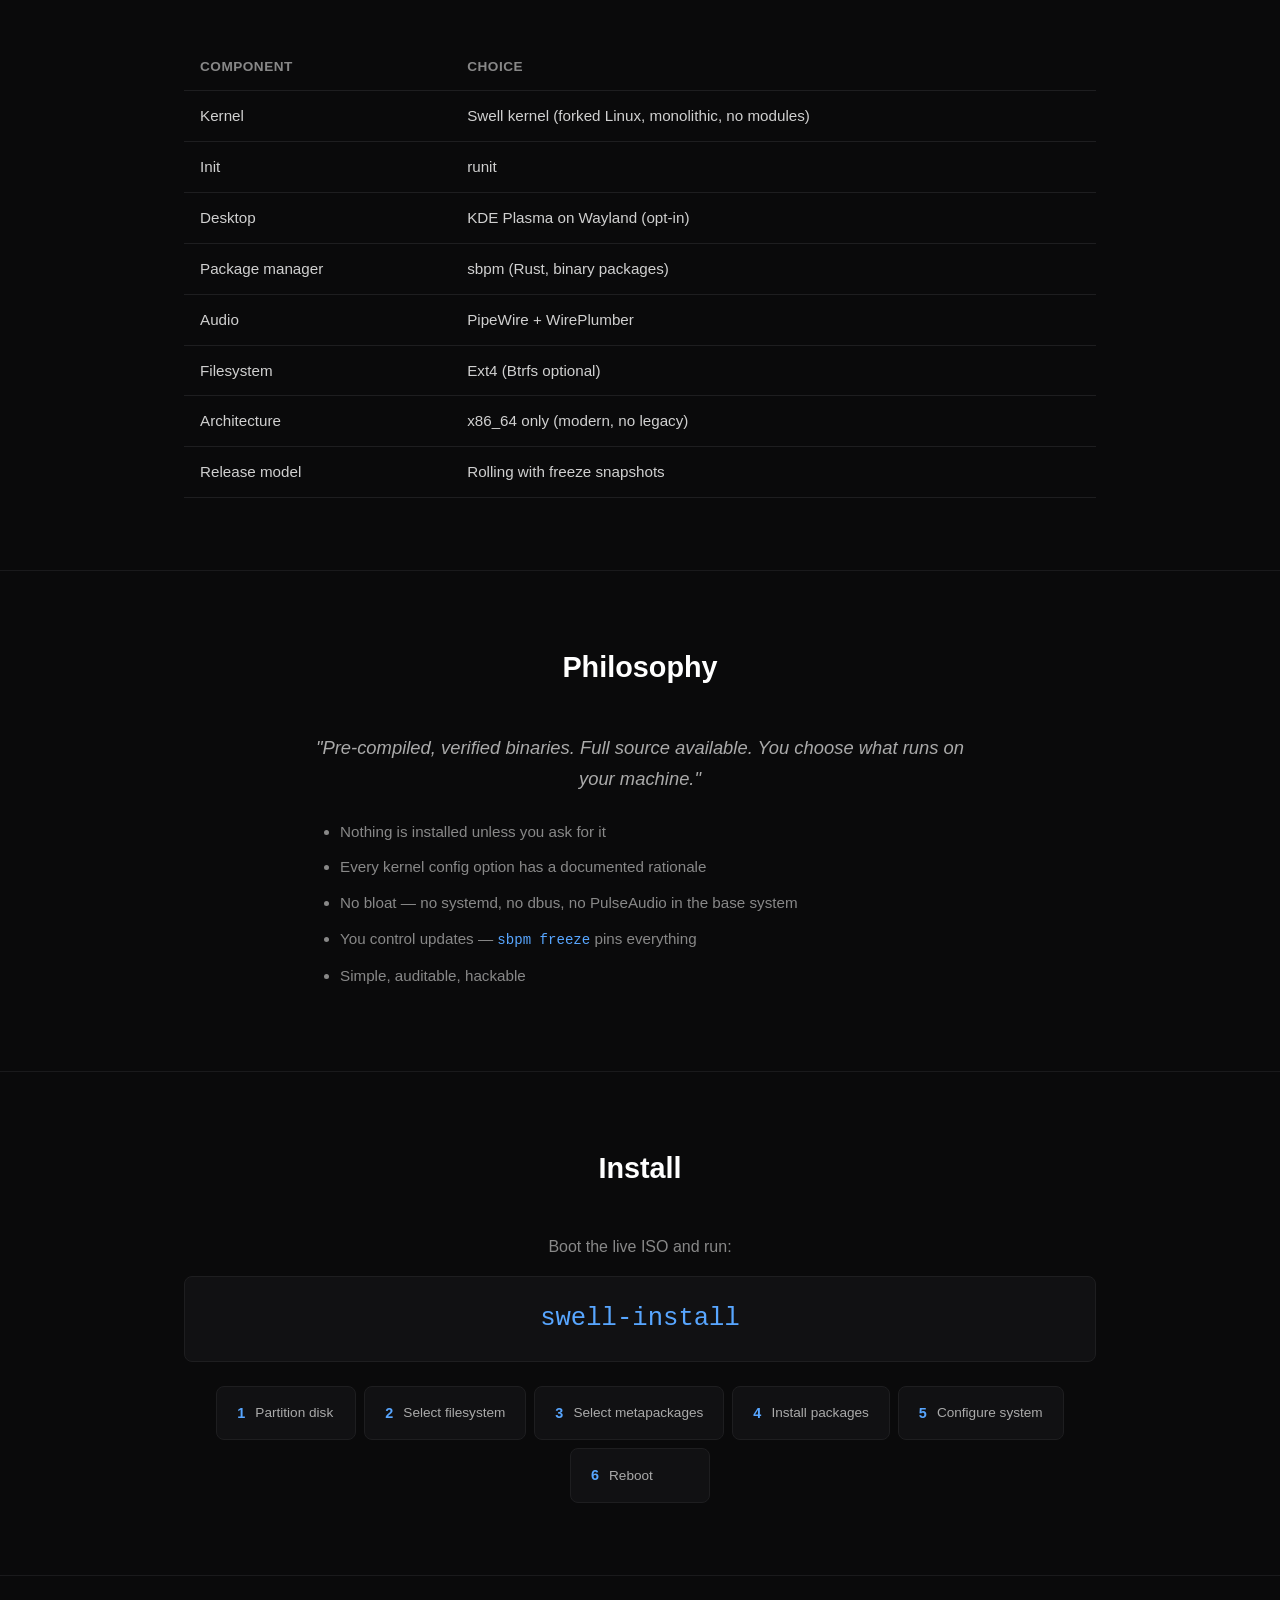
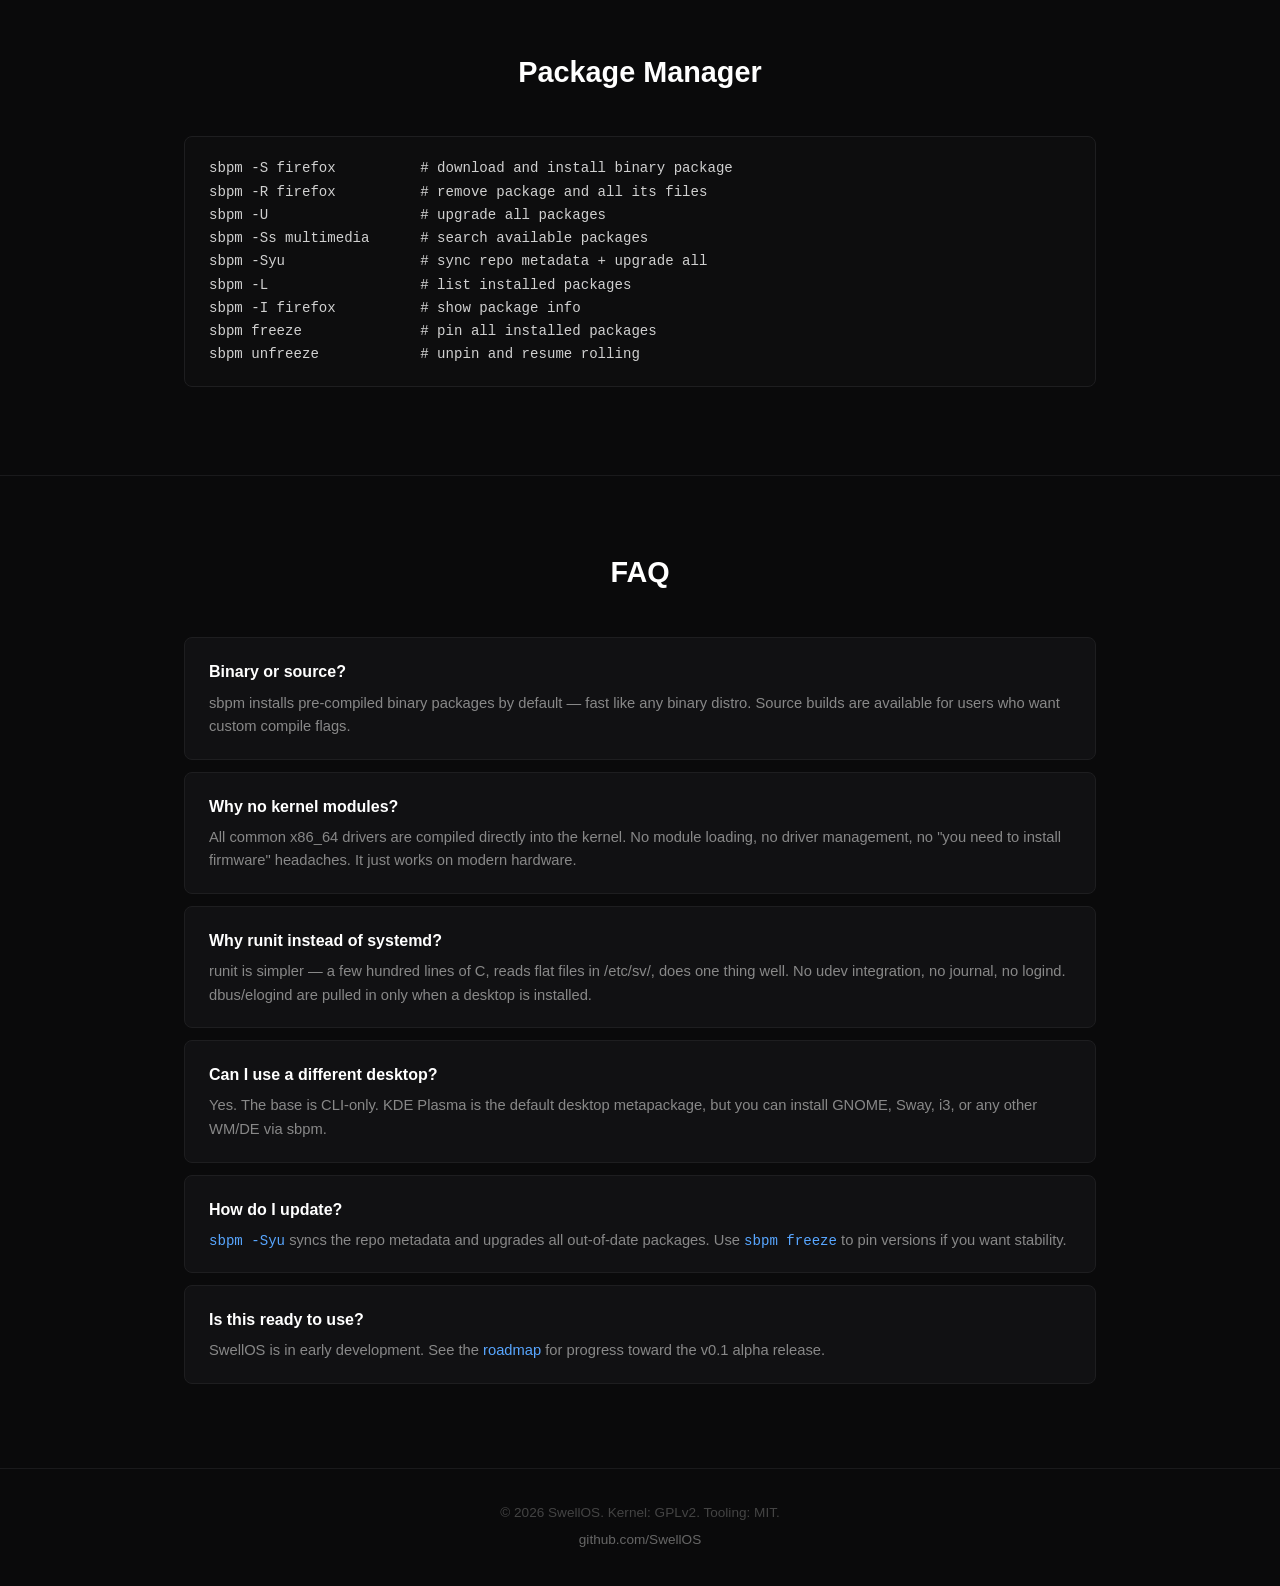
==== commit 96a46ce4: "Fix site: add Pages workflow, ISO download links, binary-based docs" ====
--- a/index.html
+++ b/index.html
@@ -14,12 +14,13 @@
     <img src="icon.svg" alt=""> SwellOS
   </a>
   <div class="links">
-    <a href="index.html">Home</a>
-    <a href="#features">Features</a>
-    <a href="#install">Install</a>
-    <a href="#commands">Commands</a>
-    <a href="#faq">FAQ</a>
-    <a href="https://github.com/SwellOS">GitHub</a>
+     <a href="index.html">Home</a>
+     <a href="docs.html">Docs</a>
+     <a href="#features">Features</a>
+     <a href="#install">Install</a>
+     <a href="#commands">Commands</a>
+     <a href="#faq">FAQ</a>
+     <a href="https://github.com/SwellOS">GitHub</a>
   </div>
 </nav>
 
@@ -28,12 +29,40 @@
     <h1><span>SwellOS</span></h1>
     <p class="tagline">Your system. Your rules.</p>
     <p class="sub">An independent, ultra-lightweight Linux distribution. Binary-based. Rolling release. Modern x86_64.</p>
-    <div class="buttons">
-      <a href="https://github.com/SwellOS/swellos" class="btn btn-primary">Get Started</a>
-      <a href="https://github.com/SwellOS" class="btn btn-outline">GitHub &rarr;</a>
+     <div class="buttons">
+       <a href="https://github.com/SwellOS/swellos/releases" class="btn btn-primary">Download ISO</a>
+       <a href="https://github.com/SwellOS" class="btn btn-outline">GitHub &rarr;</a>
+     </div>
+  </div>
+</div>
+
+<section id="download" class="download">
+  <div class="container">
+    <h2>Download</h2>
+    <div class="download-cards">
+      <a href="https://github.com/SwellOS/swellos/releases" class="download-card">
+        <div class="dl-icon">
+          <svg width="48" height="48" viewBox="0 0 24 24" fill="none" stroke="#58a6ff" stroke-width="2" stroke-linecap="round" stroke-linejoin="round"><path d="M21 15v4a2 2 0 0 1-2 2H5a2 2 0 0 1-2-2v-4"/><polyline points="7 10 12 15 17 10"/><line x1="12" y1="15" x2="12" y2="3"/></svg>
+        </div>
+        <h3>Live ISO</h3>
+        <p class="dl-version">SwellOS 2026.06</p>
+        <p class="dl-meta">x86_64 &middot; ~800 MB</p>
+        <p class="dl-desc">Bootable USB image with the TUI installer. Includes all core packages, kernel, and installer.</p>
+        <span class="dl-tag">Latest</span>
+      </a>
+      <a href="https://github.com/SwellOS/swellos/releases" class="download-card">
+        <div class="dl-icon">
+          <svg width="48" height="48" viewBox="0 0 24 24" fill="none" stroke="#3fb950" stroke-width="2" stroke-linecap="round" stroke-linejoin="round"><path d="M14 2H6a2 2 0 0 0-2 2v16a2 2 0 0 0 2 2h12a2 2 0 0 0 2-2V8z"/><polyline points="14 2 14 8 20 8"/><line x1="16" y1="13" x2="8" y2="13"/><line x1="16" y1="17" x2="8" y2="17"/><polyline points="10 9 9 9 8 9"/></svg>
+        </div>
+        <h3>Minimal Netboot</h3>
+        <p class="dl-version">SwellOS 2026.06</p>
+        <p class="dl-meta">x86_64 &middot; ~50 MB</p>
+        <p class="dl-desc">Tiny network bootstrap image. Downloads and installs the latest packages over the network.</p>
+        <span class="dl-tag">Minimal</span>
+      </a>
     </div>
   </div>
-</div>
+</section>
 
 <section id="features" class="features">
   <div class="container">
@@ -155,7 +184,7 @@
 </section>
 
 <footer>
-  <p>&copy; 2025 SwellOS. Kernel: GPLv2. Tooling: MIT.</p>
+  <p>&copy; 2026 SwellOS. Kernel: GPLv2. Tooling: MIT.</p>
   <p><a href="https://github.com/SwellOS">github.com/SwellOS</a></p>
 </footer>
 
--- a/style.css
+++ b/style.css
@@ -73,6 +73,18 @@
 .faq .q h3 { color: #fff; font-size: 1rem; margin-bottom: 6px; }
 .faq .q p { color: #888; font-size: .92rem; line-height: 1.6; }
 
+/* download section */
+.download-cards { display: grid; grid-template-columns: repeat(auto-fit, minmax(280px, 1fr)); gap: 20px; margin-top: 24px; }
+.download-card { display: flex; flex-direction: column; align-items: center; text-align: center; background: #111113; border: 1px solid #1e1e20; border-radius: 10px; padding: 32px 24px; transition: border-color .2s; }
+.download-card:hover { border-color: #30363d; }
+.download-card .dl-icon { margin-bottom: 16px; }
+.download-card h3 { color: #fff; font-size: 1.1rem; font-weight: 600; margin-bottom: 4px; }
+.download-card .dl-version { color: #666; font-size: .85rem; margin-bottom: 2px; }
+.download-card .dl-meta { color: #444; font-size: .8rem; margin-bottom: 12px; }
+.download-card .dl-desc { color: #888; font-size: .88rem; line-height: 1.5; }
+.download-card .dl-tag { display: inline-block; margin-top: 12px; padding: 4px 12px; border-radius: 4px; font-size: .78rem; font-weight: 600; color: #58a6ff; background: rgba(88,166,255,.1); border: 1px solid rgba(88,166,255,.2); }
+.download-card .dl-tag:last-child { background: rgba(63,185,80,.1); border-color: rgba(63,185,80,.2); }
+
 /* footer */
 footer { border-top: 1px solid #1a1a1c; padding: 32px 0; text-align: center; }
 footer p { color: #444; font-size: .85rem; margin-bottom: 4px; }
@@ -87,6 +99,9 @@
 .docs-sidebar li { margin-bottom: 6px; }
 .docs-sidebar a { color: #666; font-size: .88rem; display: block; padding: 4px 0; }
 .docs-sidebar a:hover, .docs-sidebar a.active { color: #58a6ff; }
+.dl-bar { display: flex; align-items: center; gap: 16px; margin-bottom: 24px; padding: 16px 20px; background: #111113; border: 1px solid #1e1e20; border-radius: 8px; }
+.dl-bar .btn { padding: 10px 20px; font-size: .9rem; }
+.dl-bar-meta { color: #666; font-size: .85rem; }
 .docs-content h1 { color: #fff; font-size: 2rem; font-weight: 700; margin-bottom: 24px; }
 .docs-content h2 { color: #fff; font-size: 1.4rem; font-weight: 600; margin-top: 36px; margin-bottom: 14px; text-align: left; }
 .docs-content h3 { color: #d0d0d0; font-size: 1.1rem; font-weight: 600; margin-top: 24px; margin-bottom: 10px; }
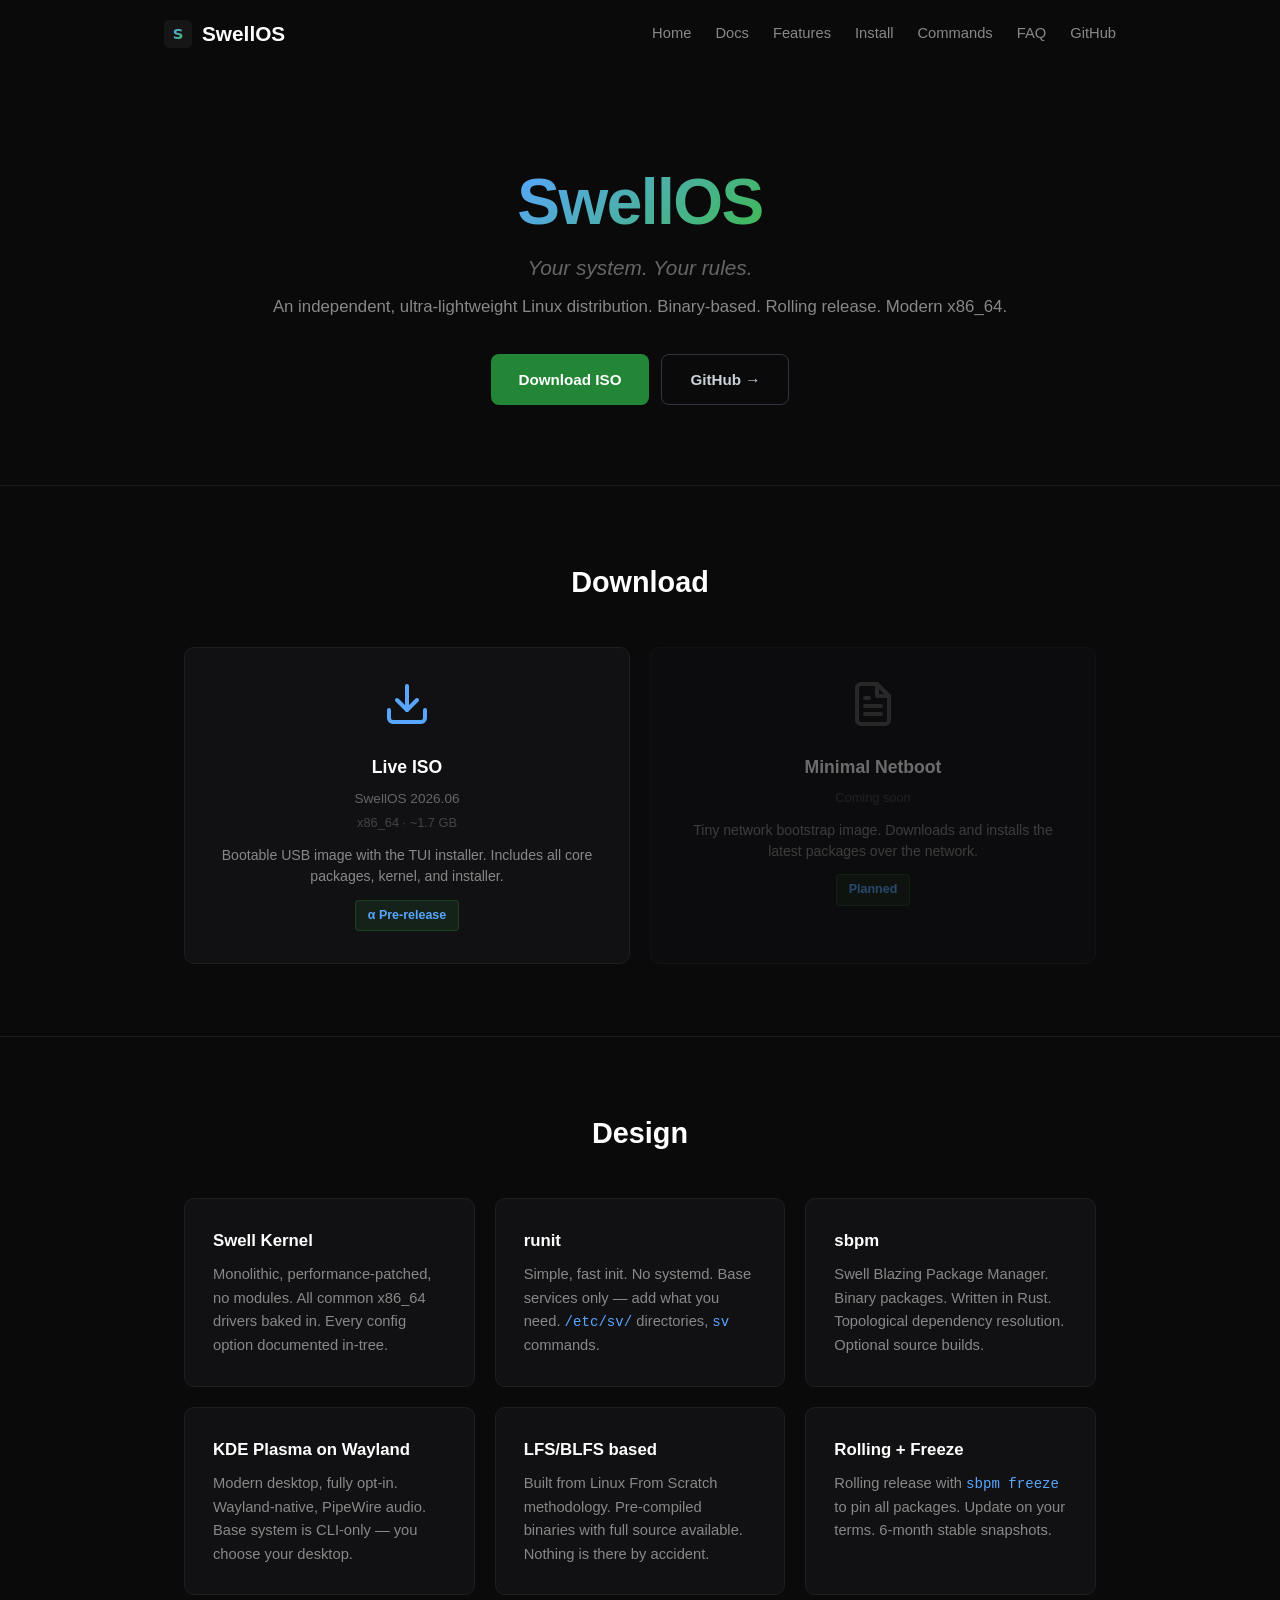
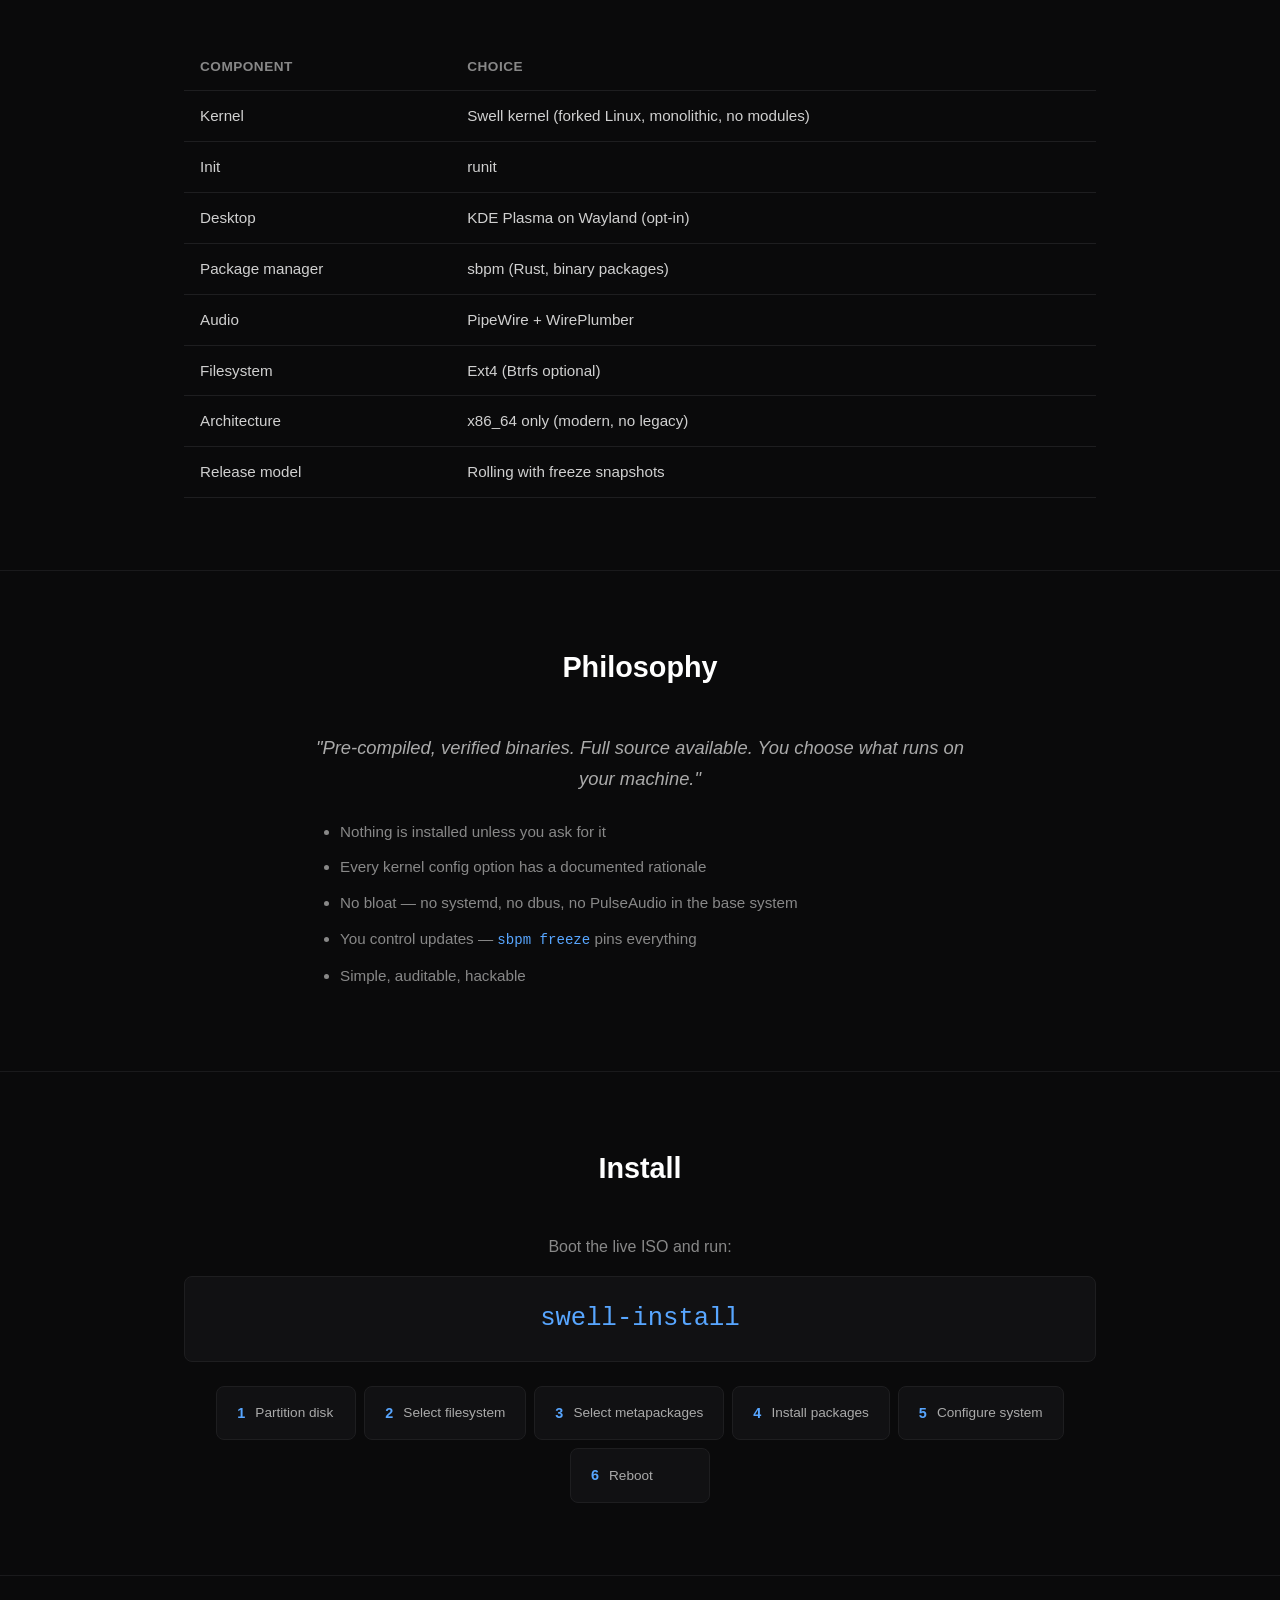
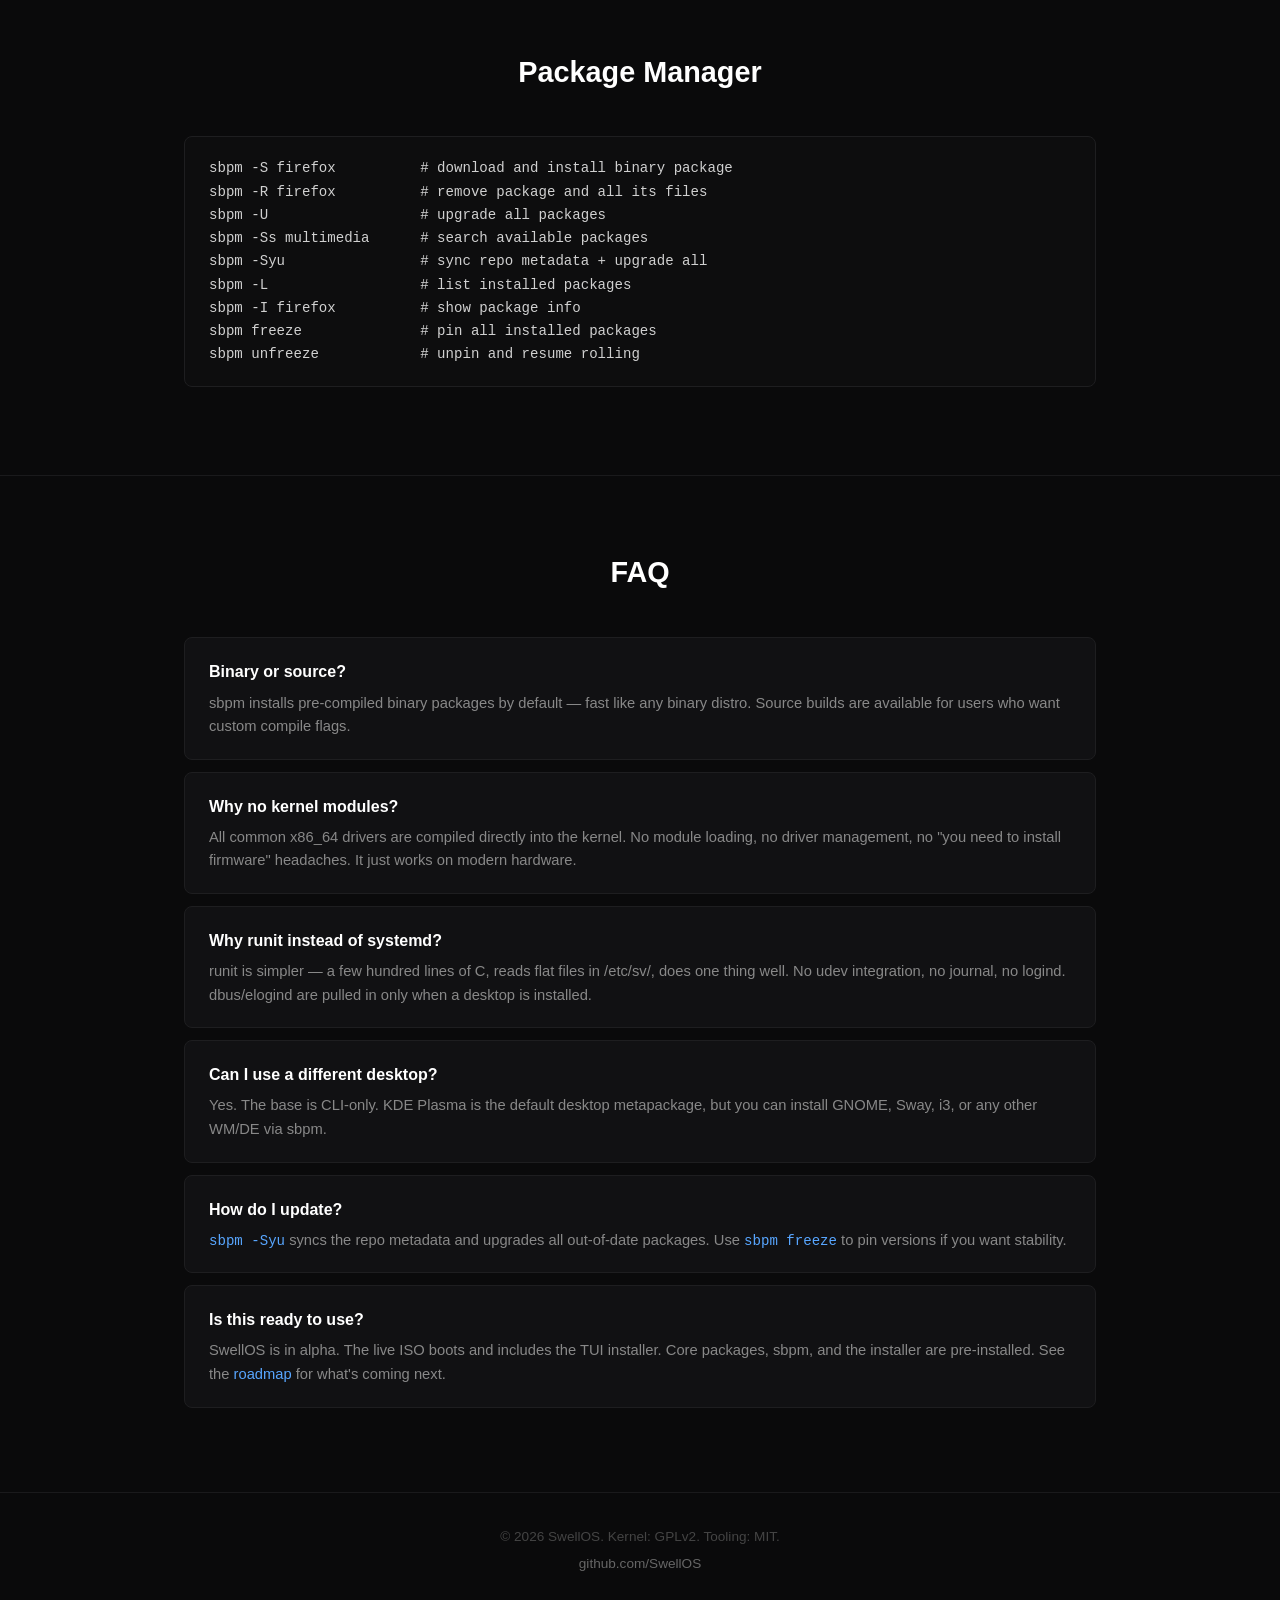
==== commit 5e86ddeb: "Update download section: fix ISO size (1.7 GB), mark netboot as planned, update FAQ for alpha releas" ====
--- a/index.html
+++ b/index.html
@@ -46,20 +46,19 @@
         </div>
         <h3>Live ISO</h3>
         <p class="dl-version">SwellOS 2026.06</p>
-        <p class="dl-meta">x86_64 &middot; ~800 MB</p>
+        <p class="dl-meta">x86_64 &middot; ~1.7 GB</p>
         <p class="dl-desc">Bootable USB image with the TUI installer. Includes all core packages, kernel, and installer.</p>
-        <span class="dl-tag">Latest</span>
+        <span class="dl-tag">α Pre-release</span>
       </a>
-      <a href="https://github.com/SwellOS/swellos/releases" class="download-card">
+      <div class="download-card" style="opacity:0.4;pointer-events:none">
         <div class="dl-icon">
-          <svg width="48" height="48" viewBox="0 0 24 24" fill="none" stroke="#3fb950" stroke-width="2" stroke-linecap="round" stroke-linejoin="round"><path d="M14 2H6a2 2 0 0 0-2 2v16a2 2 0 0 0 2 2h12a2 2 0 0 0 2-2V8z"/><polyline points="14 2 14 8 20 8"/><line x1="16" y1="13" x2="8" y2="13"/><line x1="16" y1="17" x2="8" y2="17"/><polyline points="10 9 9 9 8 9"/></svg>
+          <svg width="48" height="48" viewBox="0 0 24 24" fill="none" stroke="#555" stroke-width="2" stroke-linecap="round" stroke-linejoin="round"><path d="M14 2H6a2 2 0 0 0-2 2v16a2 2 0 0 0 2 2h12a2 2 0 0 0 2-2V8z"/><polyline points="14 2 14 8 20 8"/><line x1="16" y1="13" x2="8" y2="13"/><line x1="16" y1="17" x2="8" y2="17"/><polyline points="10 9 9 9 8 9"/></svg>
         </div>
         <h3>Minimal Netboot</h3>
-        <p class="dl-version">SwellOS 2026.06</p>
-        <p class="dl-meta">x86_64 &middot; ~50 MB</p>
+        <p class="dl-meta">Coming soon</p>
         <p class="dl-desc">Tiny network bootstrap image. Downloads and installs the latest packages over the network.</p>
-        <span class="dl-tag">Minimal</span>
-      </a>
+        <span class="dl-tag">Planned</span>
+      </div>
     </div>
   </div>
 </section>
@@ -178,7 +177,7 @@
     </div>
     <div class="q">
       <h3>Is this ready to use?</h3>
-      <p>SwellOS is in early development. See the <a href="https://github.com/SwellOS/swellos/blob/main/ROADMAP.md">roadmap</a> for progress toward the v0.1 alpha release.</p>
+      <p>SwellOS is in alpha. The live ISO boots and includes the TUI installer. Core packages, sbpm, and the installer are pre-installed. See the <a href="https://github.com/SwellOS/swellos/blob/main/ROADMAP.md">roadmap</a> for what's coming next.</p>
     </div>
   </div>
 </section>
@@ -190,3 +189,4 @@
 
 </body>
 </html>
+
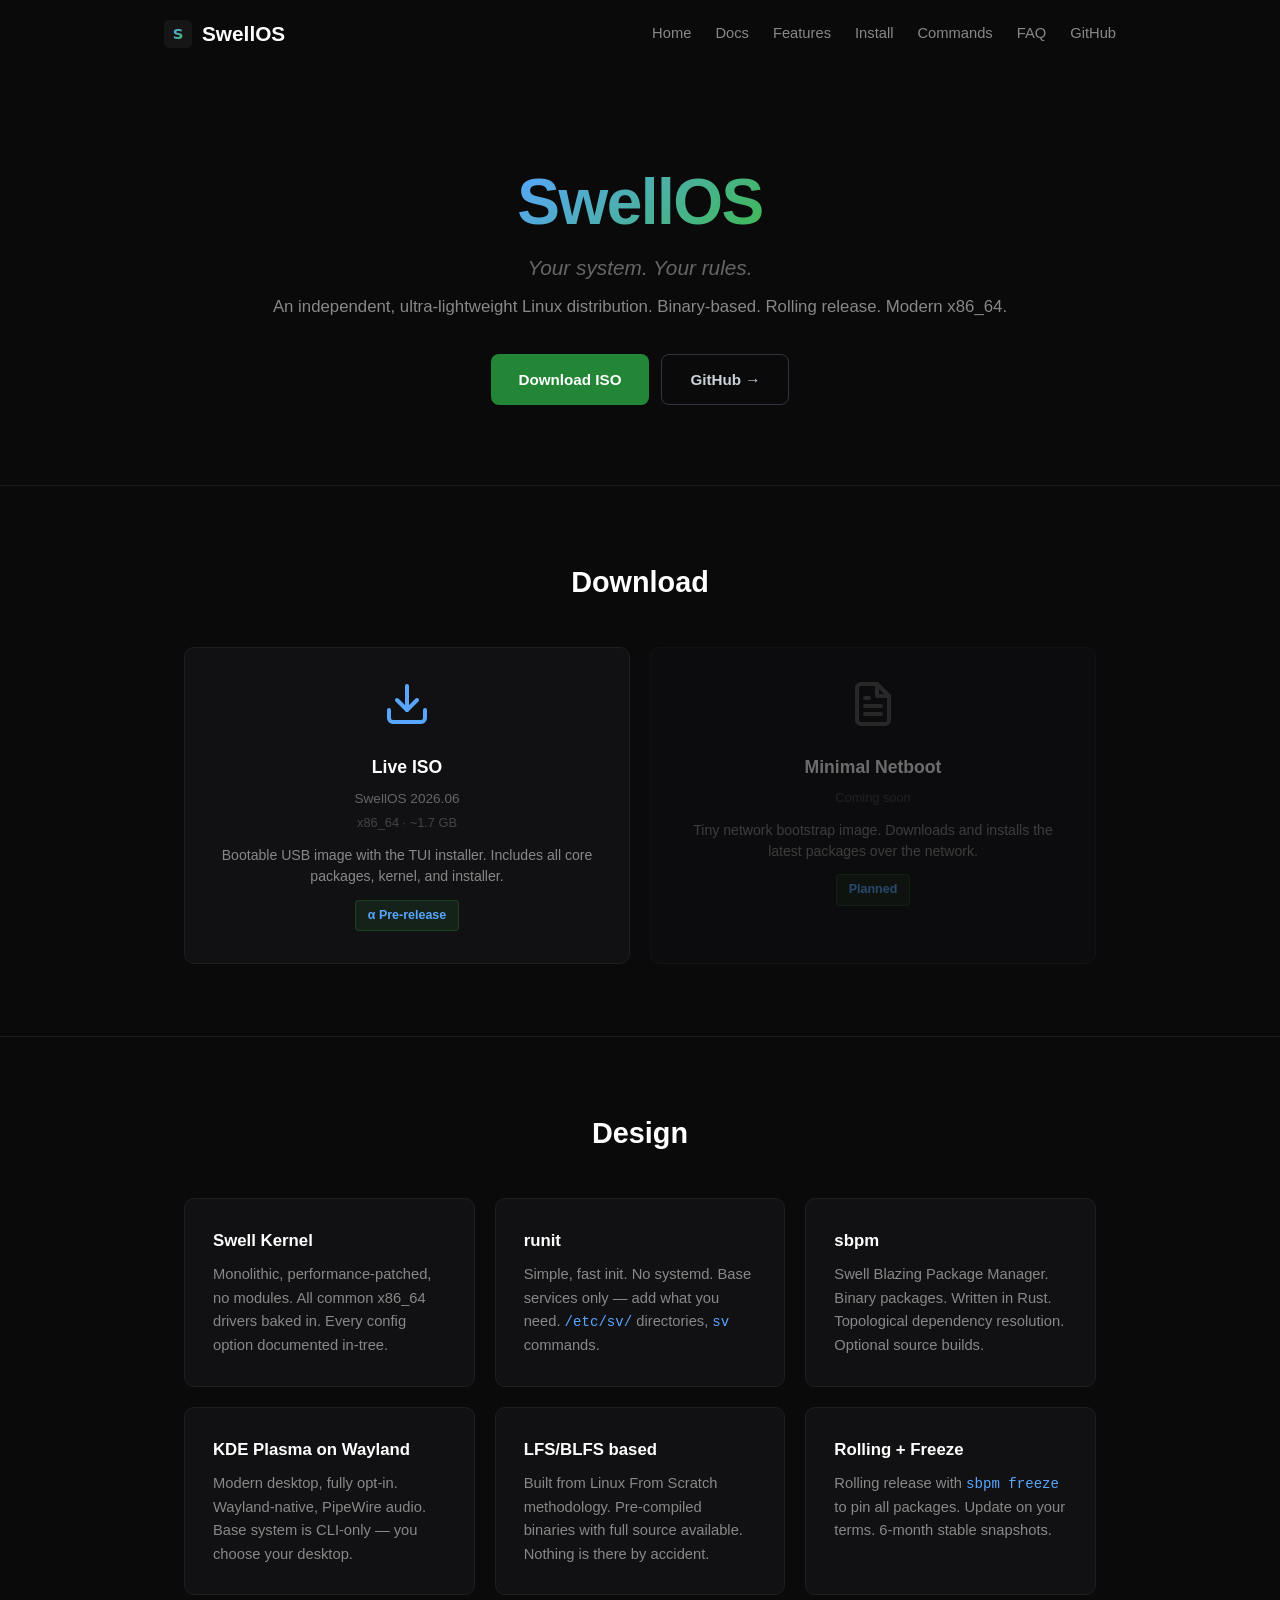
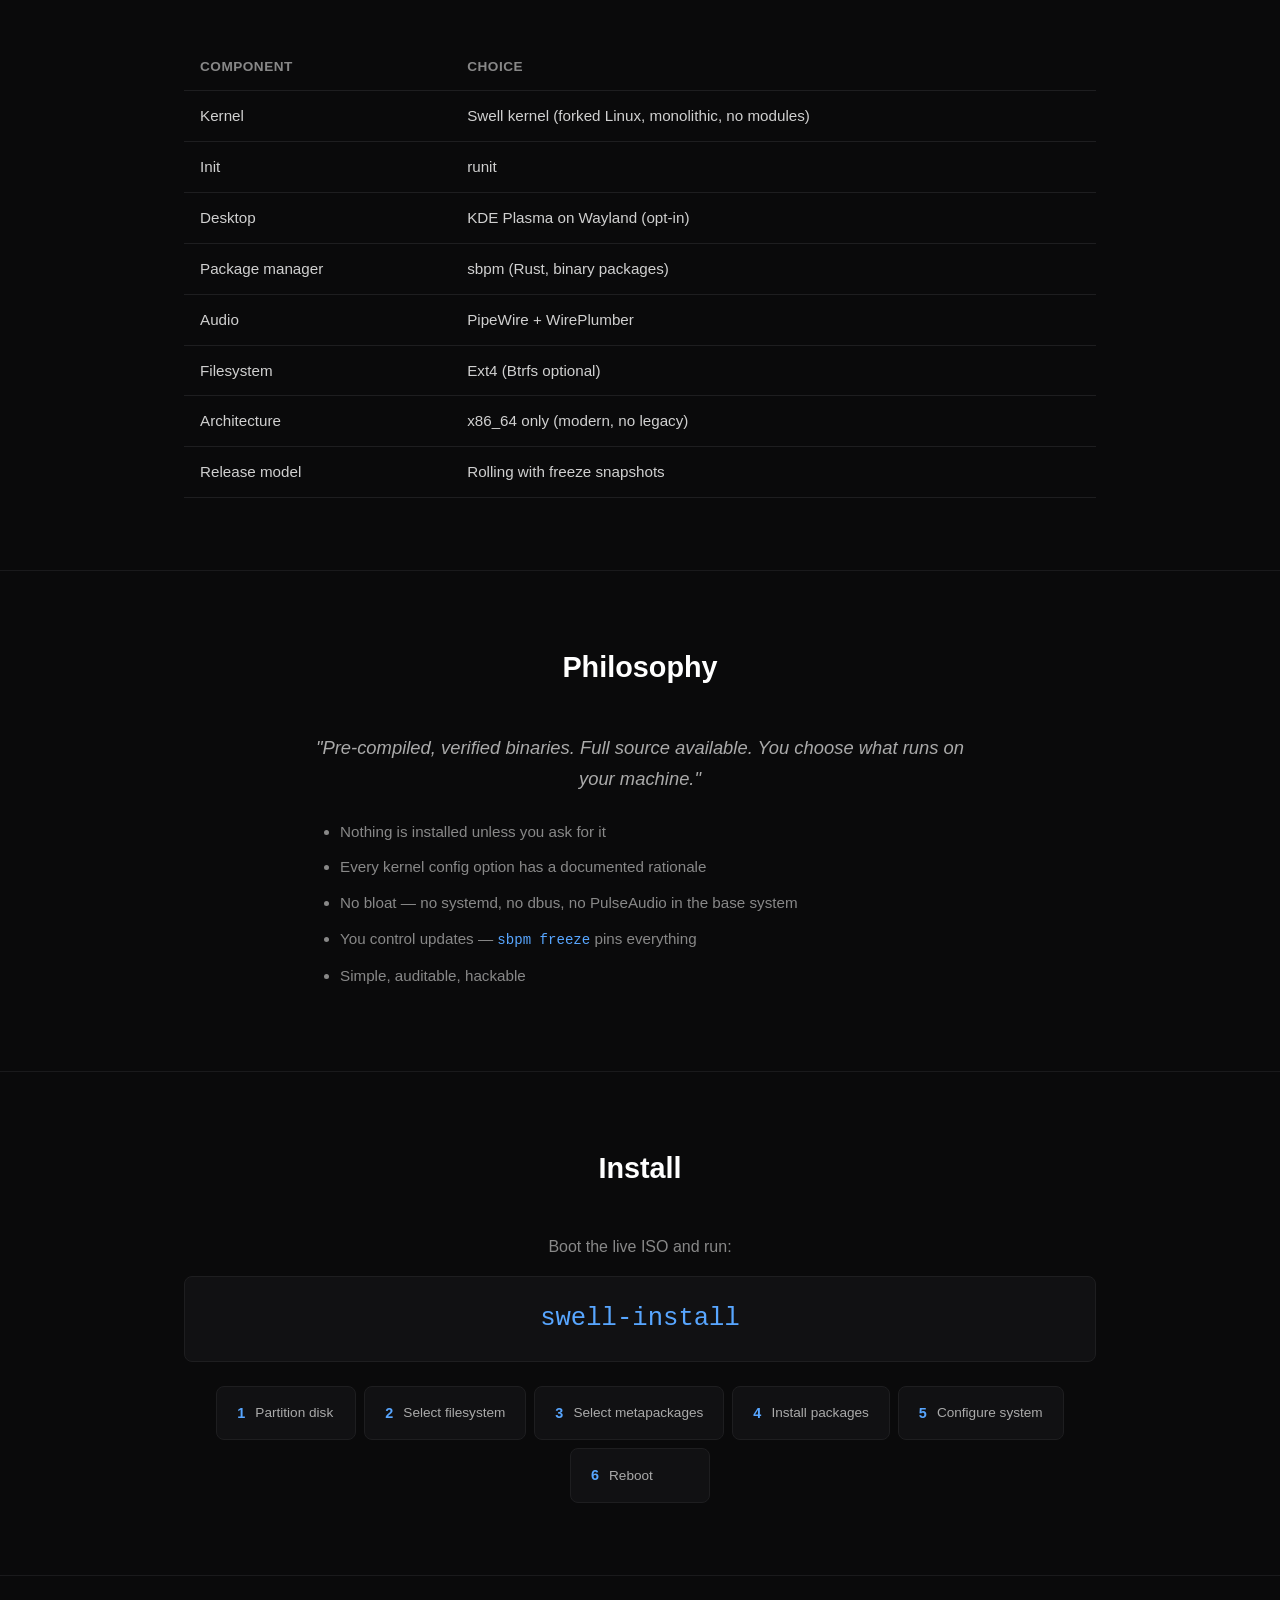
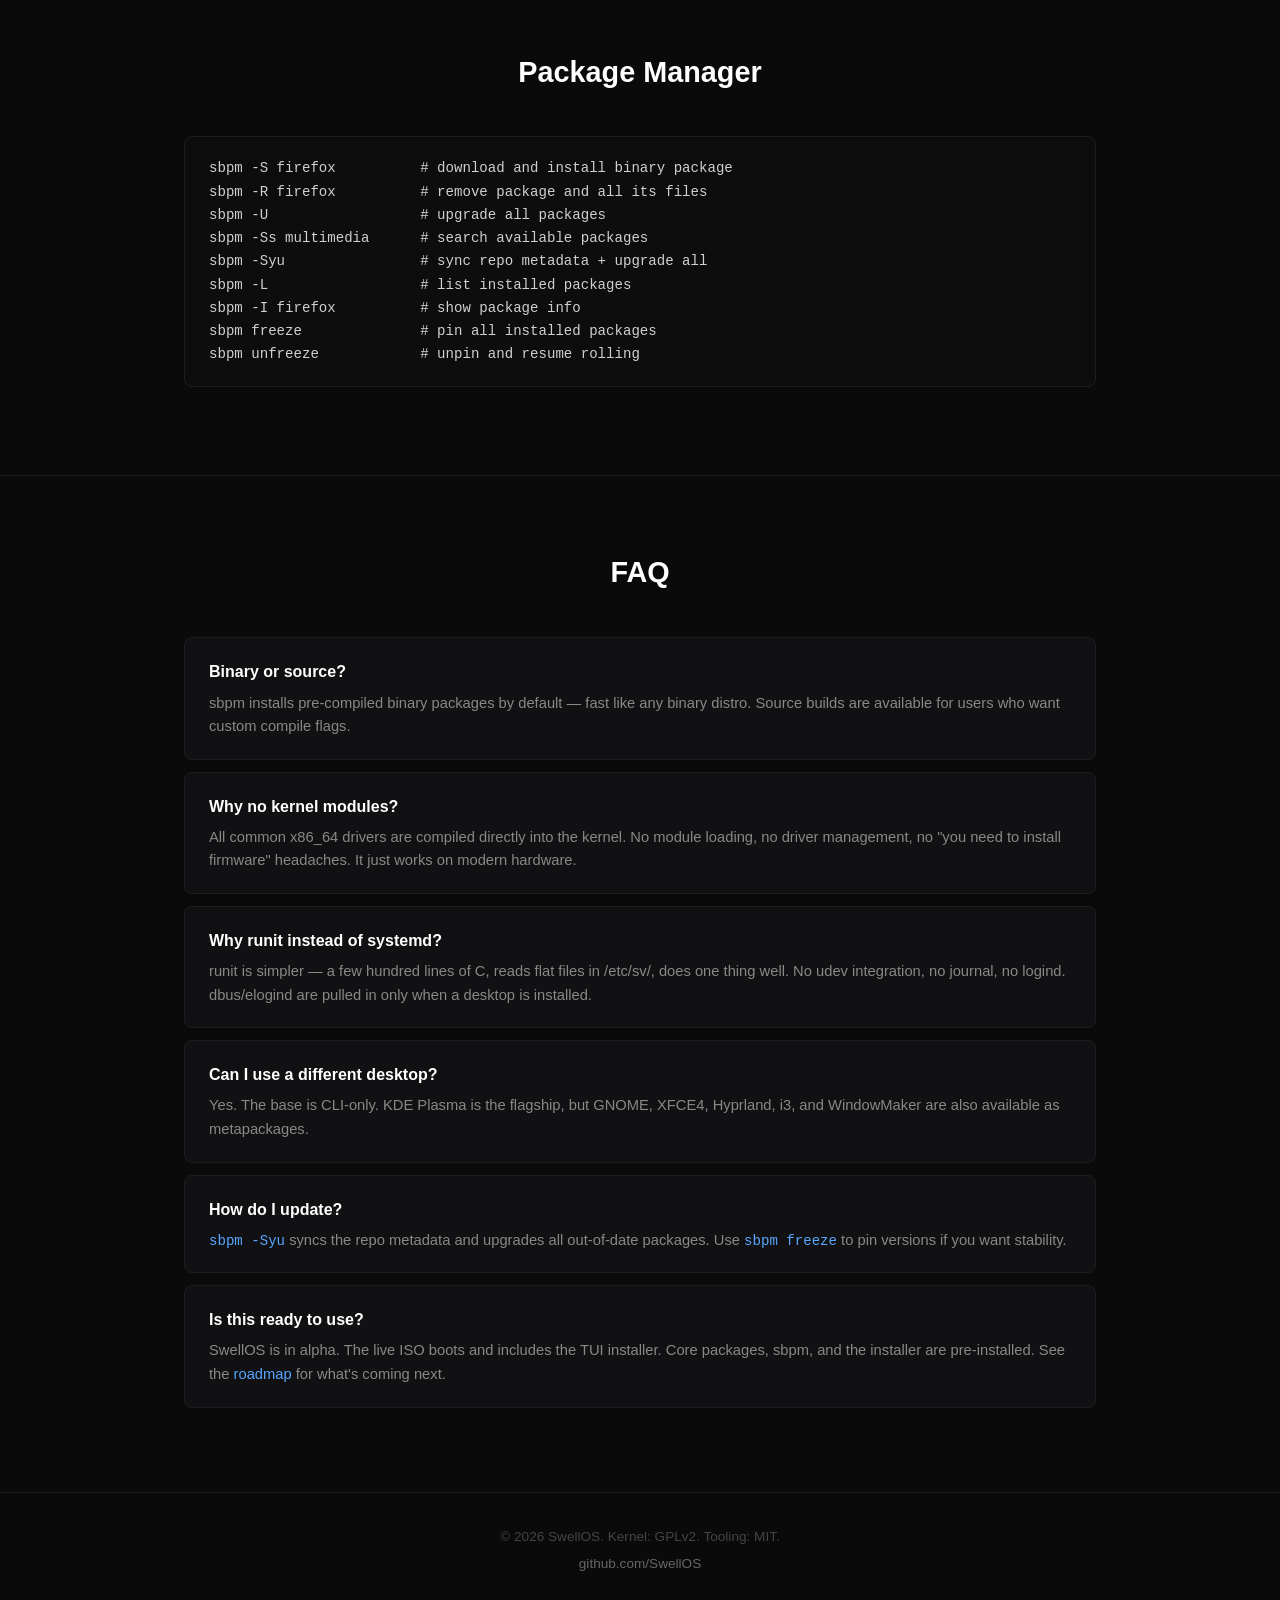
==== commit 2acbea67: "website: add all desktop options to docs and FAQ" ====
--- a/index.html
+++ b/index.html
@@ -169,7 +169,7 @@
     </div>
     <div class="q">
       <h3>Can I use a different desktop?</h3>
-      <p>Yes. The base is CLI-only. KDE Plasma is the default desktop metapackage, but you can install GNOME, Sway, i3, or any other WM/DE via sbpm.</p>
+      <p>Yes. The base is CLI-only. KDE Plasma is the flagship, but GNOME, XFCE4, Hyprland, i3, and WindowMaker are also available as metapackages.</p>
     </div>
     <div class="q">
       <h3>How do I update?</h3>
